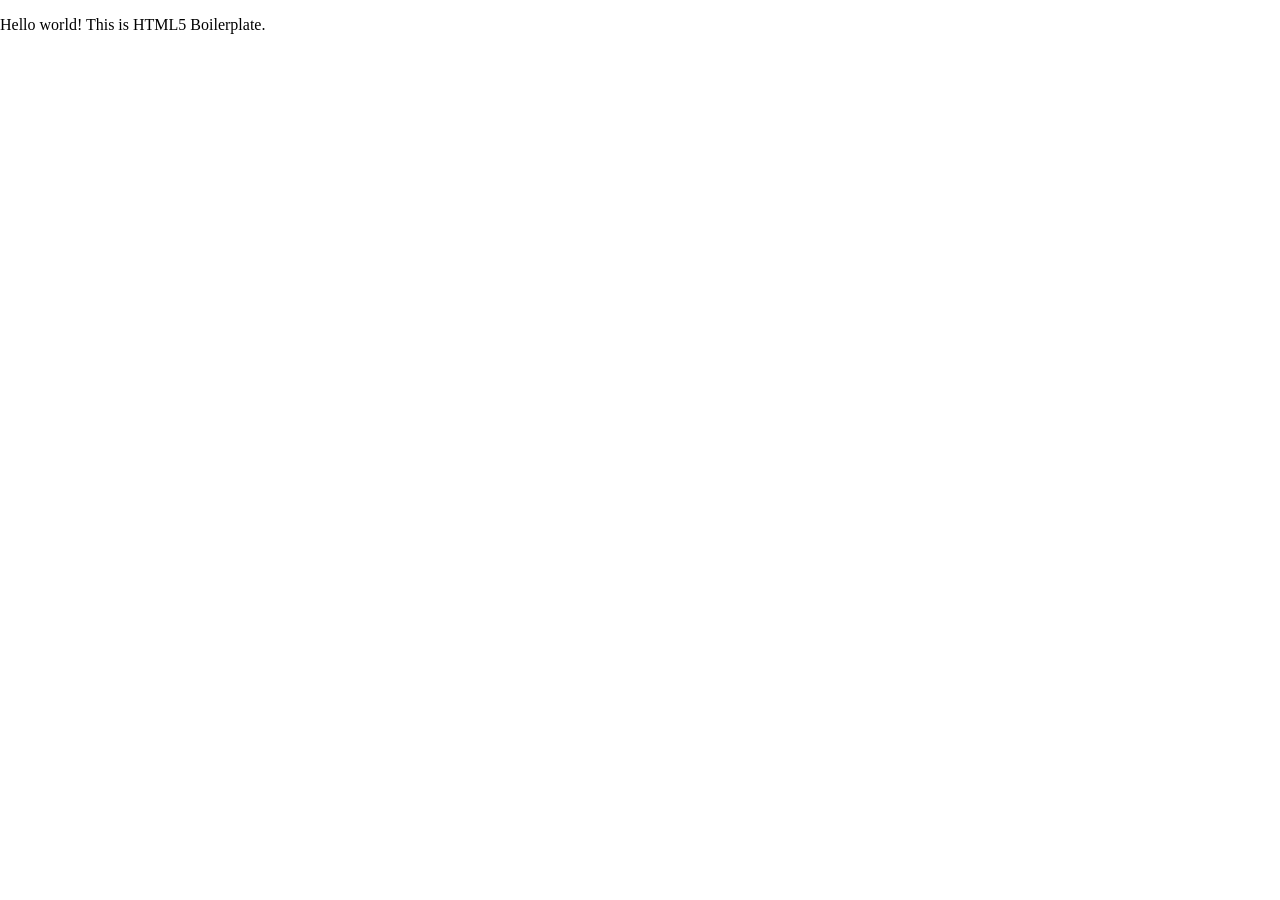
==== index.html @ 4fd548f0 "Initial commit" ====
<!doctype html>
<html class="no-js" lang="">

<head>
  <meta charset="utf-8">
  <title></title>
  <meta name="description" content="">
  <meta name="viewport" content="width=device-width, initial-scale=1">

  <meta property="og:title" content="">
  <meta property="og:type" content="">
  <meta property="og:url" content="">
  <meta property="og:image" content="">

  <link rel="manifest" href="site.webmanifest">
  <link rel="apple-touch-icon" href="icon.png">
  <!-- Place favicon.ico in the root directory -->

  <link rel="stylesheet" href="css/normalize.css">
  <link rel="stylesheet" href="css/main.css">

  <meta name="theme-color" content="#fafafa">
</head>

<body>

  <!-- Add your site or application content here -->
  <p>Hello world! This is HTML5 Boilerplate.</p>
  <script src="js/vendor/modernizr-3.11.2.min.js"></script>
  <script src="js/plugins.js"></script>
  <script src="js/main.js"></script>

  <!-- Google Analytics: change UA-XXXXX-Y to be your site's ID. -->
  <script>
    window.ga = function () { ga.q.push(arguments) }; ga.q = []; ga.l = +new Date;
    ga('create', 'UA-XXXXX-Y', 'auto'); ga('set', 'anonymizeIp', true); ga('set', 'transport', 'beacon'); ga('send', 'pageview')
  </script>
  <script src="https://www.google-analytics.com/analytics.js" async></script>
</body>

</html>
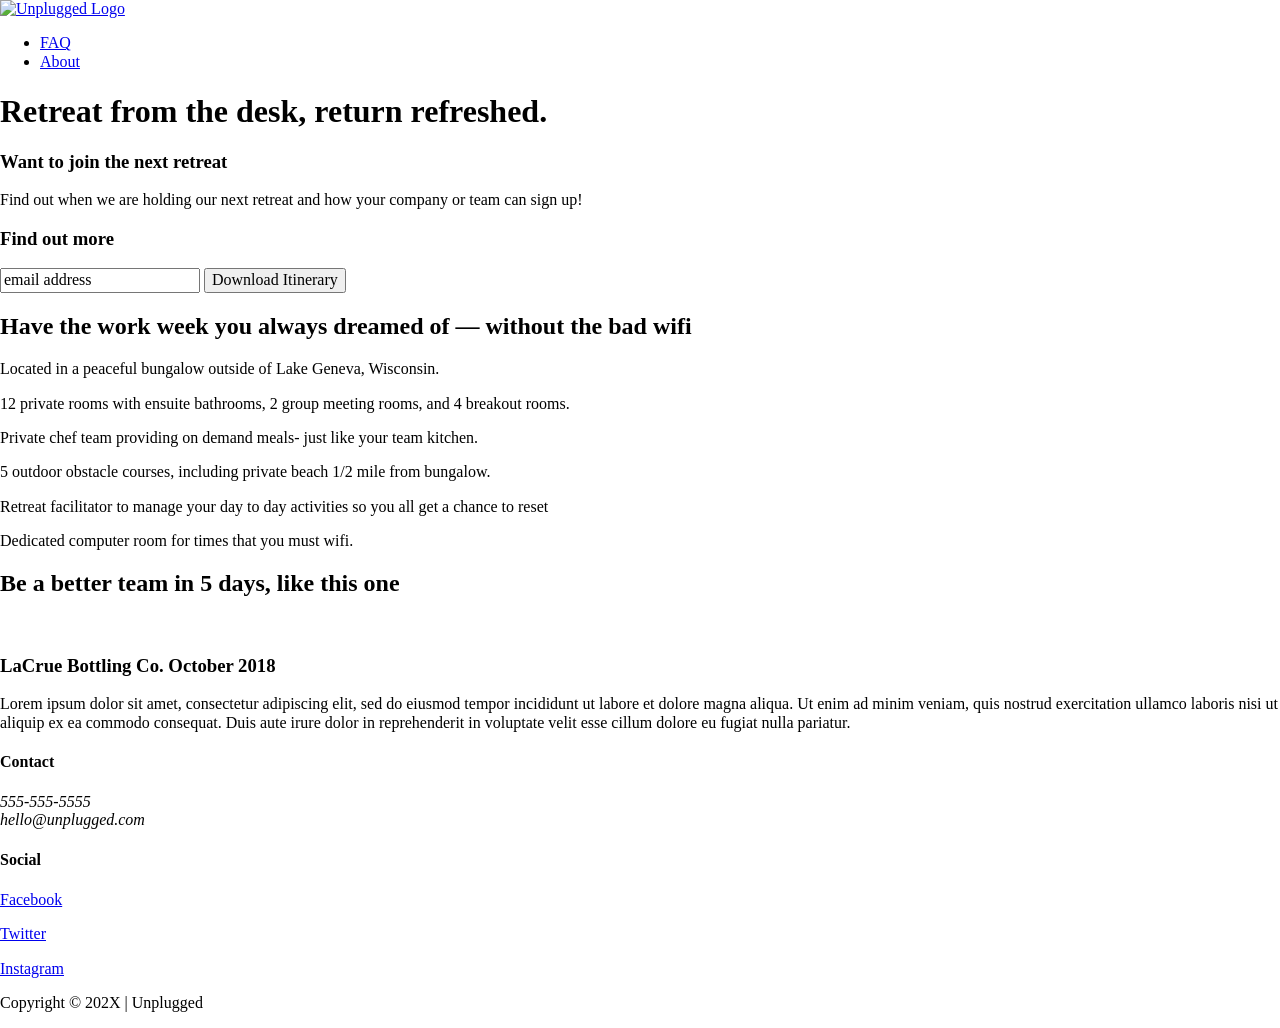
==== commit 26bc8d71: "Completed the html framework part 2 of 2 for the site" ====
--- a/index.html
+++ b/index.html
@@ -1,41 +1,234 @@
 <!doctype html>
 <html class="no-js" lang="">
-
-<head>
-  <meta charset="utf-8">
-  <title></title>
-  <meta name="description" content="">
-  <meta name="viewport" content="width=device-width, initial-scale=1">
-
-  <meta property="og:title" content="">
-  <meta property="og:type" content="">
-  <meta property="og:url" content="">
-  <meta property="og:image" content="">
-
-  <link rel="manifest" href="site.webmanifest">
-  <link rel="apple-touch-icon" href="icon.png">
-  <!-- Place favicon.ico in the root directory -->
-
-  <link rel="stylesheet" href="css/normalize.css">
-  <link rel="stylesheet" href="css/main.css">
-
-  <meta name="theme-color" content="#fafafa">
-</head>
-
-<body>
-
-  <!-- Add your site or application content here -->
-  <p>Hello world! This is HTML5 Boilerplate.</p>
-  <script src="js/vendor/modernizr-3.11.2.min.js"></script>
-  <script src="js/plugins.js"></script>
-  <script src="js/main.js"></script>
-
-  <!-- Google Analytics: change UA-XXXXX-Y to be your site's ID. -->
-  <script>
-    window.ga = function () { ga.q.push(arguments) }; ga.q = []; ga.l = +new Date;
-    ga('create', 'UA-XXXXX-Y', 'auto'); ga('set', 'anonymizeIp', true); ga('set', 'transport', 'beacon'); ga('send', 'pageview')
-  </script>
-  <script src="https://www.google-analytics.com/analytics.js" async></script>
-</body>
-
+  <head>
+    <meta charset="utf-8" />
+    <title>Unplugged Retreat</title>
+    <meta name="description" content="" />
+    <meta name="viewport" content="width=device-width, initial-scale=1" />
+
+    <meta property="og:title" content="" />
+    <meta property="og:type" content="" />
+    <meta property="og:url" content="" />
+    <meta property="og:image" content="" />
+
+    <link rel="manifest" href="../site.webmanifest" />
+    <link rel="apple-touch-icon" href="../icon.png" />
+    <!-- Place favicon.ico in the root directory -->
+
+    <link rel="stylesheet" href="../css/normalize.css" />
+    <link rel="stylesheet" href="../css/main.css" />
+
+    <meta name="theme-color" content="#fafafa" />
+  </head>
+
+  <body>
+    <header>
+      <div class="content-wrapper">
+        <a href="#">
+          <img src="img/logo.png" alt="Unplugged Logo" />
+        </a>
+
+        <!-- Dividing Line-->
+        <div class="header-divider"></div>
+        <!-- header-divider wrapper -->
+
+        <nav>
+          <ul>
+            <li><a href="faq/index.html" rel="noopener">FAQ</a></li>
+            <li><a href="about/index.html" rel="noopener">About</a></li>
+          </ul>
+        </nav>
+      </div>
+      <!-- content-wrapper -->
+    </header>
+
+    <main>
+      <section class="hero-area">
+        <div class="content-wrapper">
+          <h1>Retreat from the desk, return refreshed.</h1>
+        </div>
+        <!-- content wrapper -->
+      </section>
+      <!-- hero-area wrapper -->
+
+      <aside>
+        <div class="content-wrapper">
+          <div class="form-description">
+            <h3>Want to join the next retreat</h3>
+            <p>
+              Find out when we are holding our next retreat and how your company
+              or team can sign up!
+            </p>
+          </div>
+          <!-- form-description wrapper -->
+          <div class="form">
+            <h3>Find out more</h3>
+            <!-- text box and button here-->
+            <input type="text" name="name" value="email address" />
+            <input type="button" value="Download Itinerary" />
+          </div>
+          <!-- form wrapper -->
+        </div>
+        <!-- content wrapper -->
+      </aside>
+
+      <section class="features">
+        <div class="content-wrapper">
+          <h2>
+            Have the work week you always dreamed of — without the bad wifi
+          </h2>
+          <div class="feature-items">
+            <article>
+              <p class="fontawesome-icon"></p>
+              <p class="features-item-description">
+                Located in a peaceful bungalow outside of Lake Geneva,
+                Wisconsin.
+              </p>
+            </article>
+
+            <article>
+              <p class="fontawesome-icon"></p>
+              <p class="features-item-description">
+                12 private rooms with ensuite bathrooms, 2 group meeting rooms,
+                and 4 breakout rooms.
+              </p>
+            </article>
+
+            <article>
+              <p class="fontawesome-icon"></p>
+              <p class="features-item-description">
+                Private chef team providing on demand meals- just like your team
+                kitchen.
+              </p>
+            </article>
+
+            <article>
+              <p class="fontawesome-icon"></p>
+              <p class="features-item-description">
+                5 outdoor obstacle courses, including private beach 1/2 mile
+                from bungalow.
+              </p>
+            </article>
+
+            <article>
+              <p class="fontawesome-icon"></p>
+              <p class="features-item-description">
+                Retreat facilitator to manage your day to day activities so you
+                all get a chance to reset
+              </p>
+            </article>
+
+            <article>
+              <p class="fontawesome-icon"></p>
+              <p class="features-item-description">
+                Dedicated computer room for times that you must wifi.
+              </p>
+            </article>
+          </div>
+          <!-- feature-items wrapper -->
+        </div>
+        <!-- content wrapper -->
+      </section>
+      <!-- features wrapper -->
+
+      <section class="reviews">
+        <div class="content-wrapper">
+          <h2>Be a better team in 5 days, like this one</h2>
+
+          <article>
+            <div>
+              <img src="" alt="" />
+              <h3>LaCrue Bottling Co. October 2018</h3>
+              <p>
+                Lorem ipsum dolor sit amet, consectetur adipiscing elit, sed do
+                eiusmod tempor incididunt ut labore et dolore magna aliqua. Ut
+                enim ad minim veniam, quis nostrud exercitation ullamco laboris
+                nisi ut aliquip ex ea commodo consequat. Duis aute irure dolor
+                in reprehenderit in voluptate velit esse cillum dolore eu fugiat
+                nulla pariatur.
+              </p>
+            </div>
+          </article>
+        </div>
+        <!-- content wrapper -->
+      </section>
+      <!-- reviews wrapper -->
+    </main>
+    <!-- main wrapper -->
+
+    <footer>
+      <div class="content-wrapper">
+        <div class="footer-content">
+          <div class="contact">
+            <h4>Contact</h4>
+            <address>
+              <p>
+                555-555-5555 <br />
+                hello@unplugged.com
+              </p>
+            </address>
+          </div>
+          <!-- contact wrapper -->
+
+          <div class="social">
+            <h4>Social</h4>
+            <div class="social-icons">
+              <p>
+                <a
+                  href="https://www.facebook.com/consciousplanetmovement/"
+                  target="_blank"
+                  rel="noopener"
+                  >Facebook</a
+                >
+              </p>
+              <p>
+                <a
+                  href="https://twitter.com/consciousplanet"
+                  target="_blank"
+                  rel="noopener"
+                  >Twitter</a
+                >
+              </p>
+              <p>
+                <a
+                  href="https://www.instagram.com/consciousplanetmovement/"
+                  target="_blank"
+                  rel="noopener"
+                  >Instagram</a
+                >
+              </p>
+            </div>
+            <!-- social-icons wrapper -->
+          </div>
+          <!-- social wrapper -->
+        </div>
+        <!-- footer content wrapper -->
+
+        <div class="copyright">
+          <p>Copyright &copy; 202X | Unplugged</p>
+        </div>
+        <!-- copyright wrapper -->
+      </div>
+      <!-- content wrapper -->
+    </footer>
+
+    <!-- Add your site or application content here -->
+    <script src="../js/vendor/modernizr-3.11.2.min.js"></script>
+    <script src="../js/plugins.js"></script>
+    <script src="../js/main.js"></script>
+
+    <!-- Google Analytics: change UA-XXXXX-Y to be your site's ID. -->
+    <script>
+      window.ga = function () {
+        ga.q.push(arguments);
+      };
+      ga.q = [];
+      ga.l = +new Date();
+      ga("create", "UA-XXXXX-Y", "auto");
+      ga("set", "anonymizeIp", true);
+      ga("set", "transport", "beacon");
+      ga("send", "pageview");
+    </script>
+    <script src="https://www.google-analytics.com/analytics.js" async></script>
+  </body>
 </html>
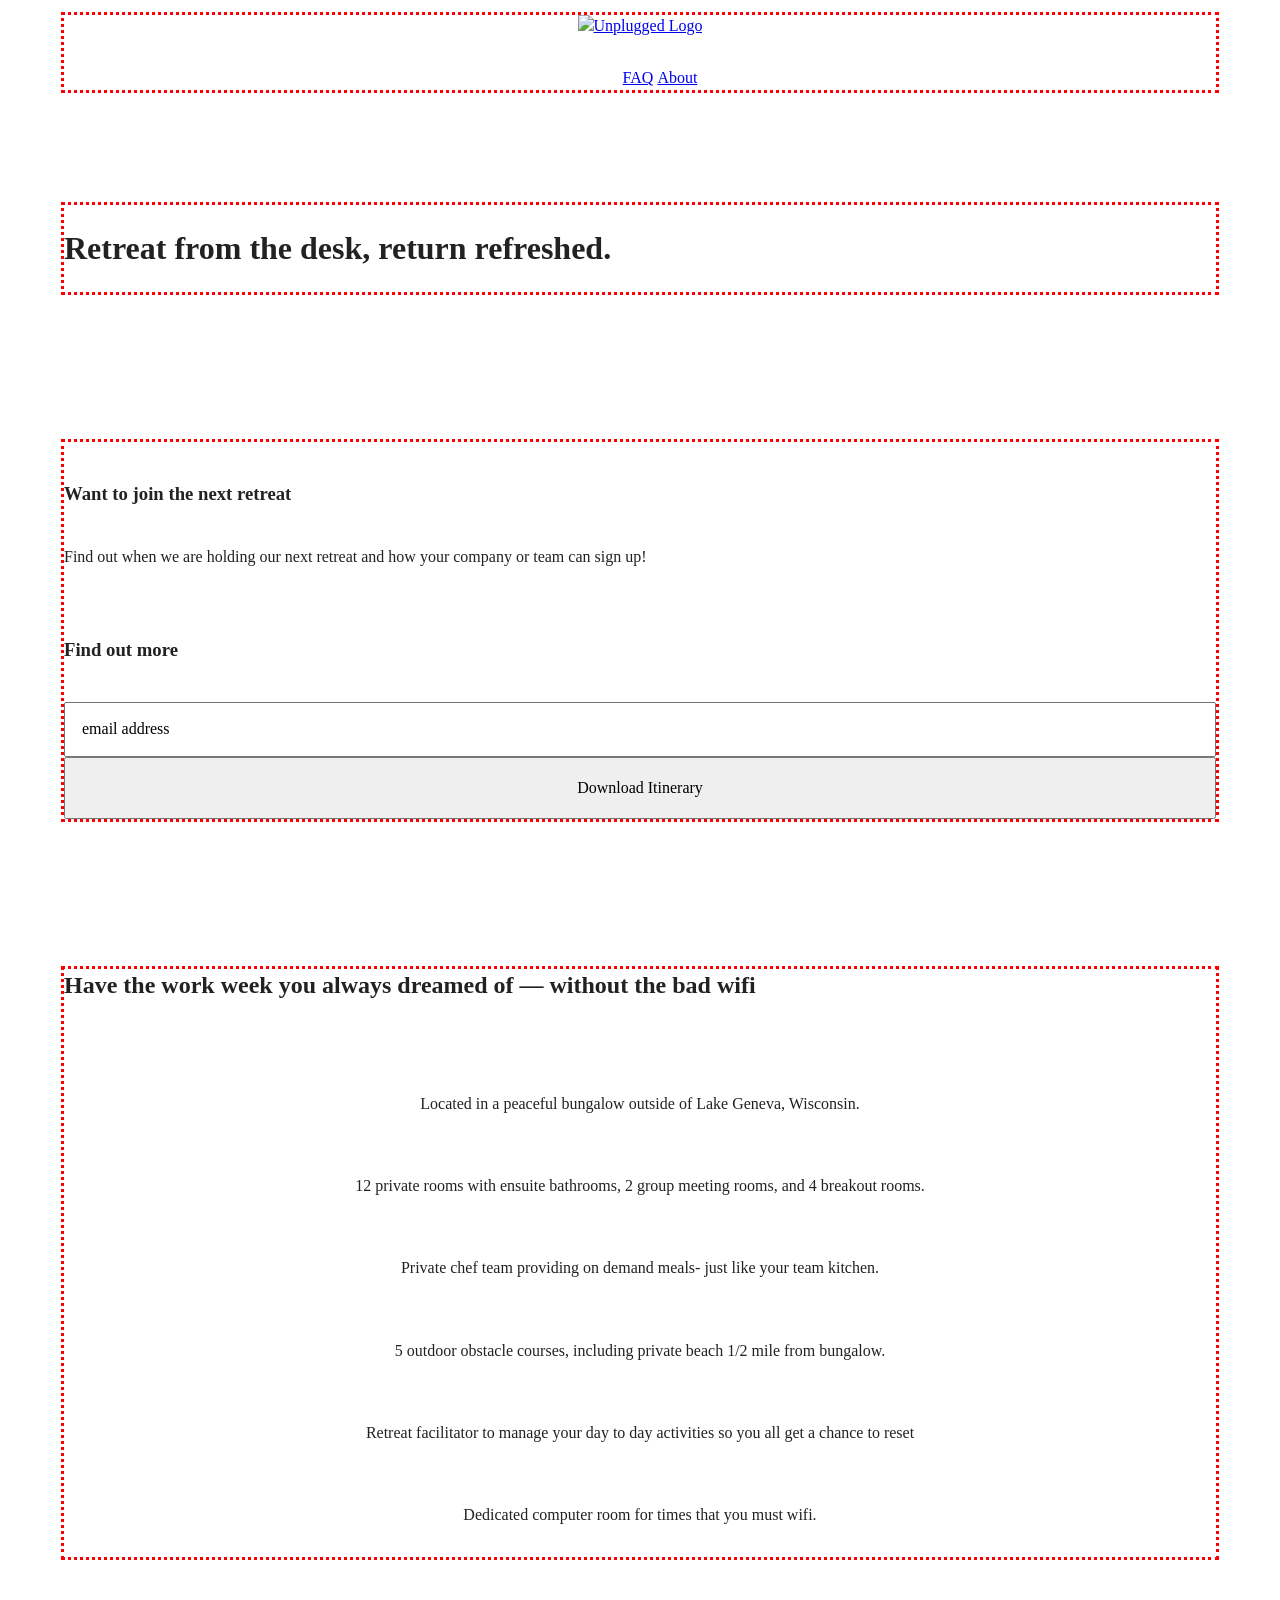
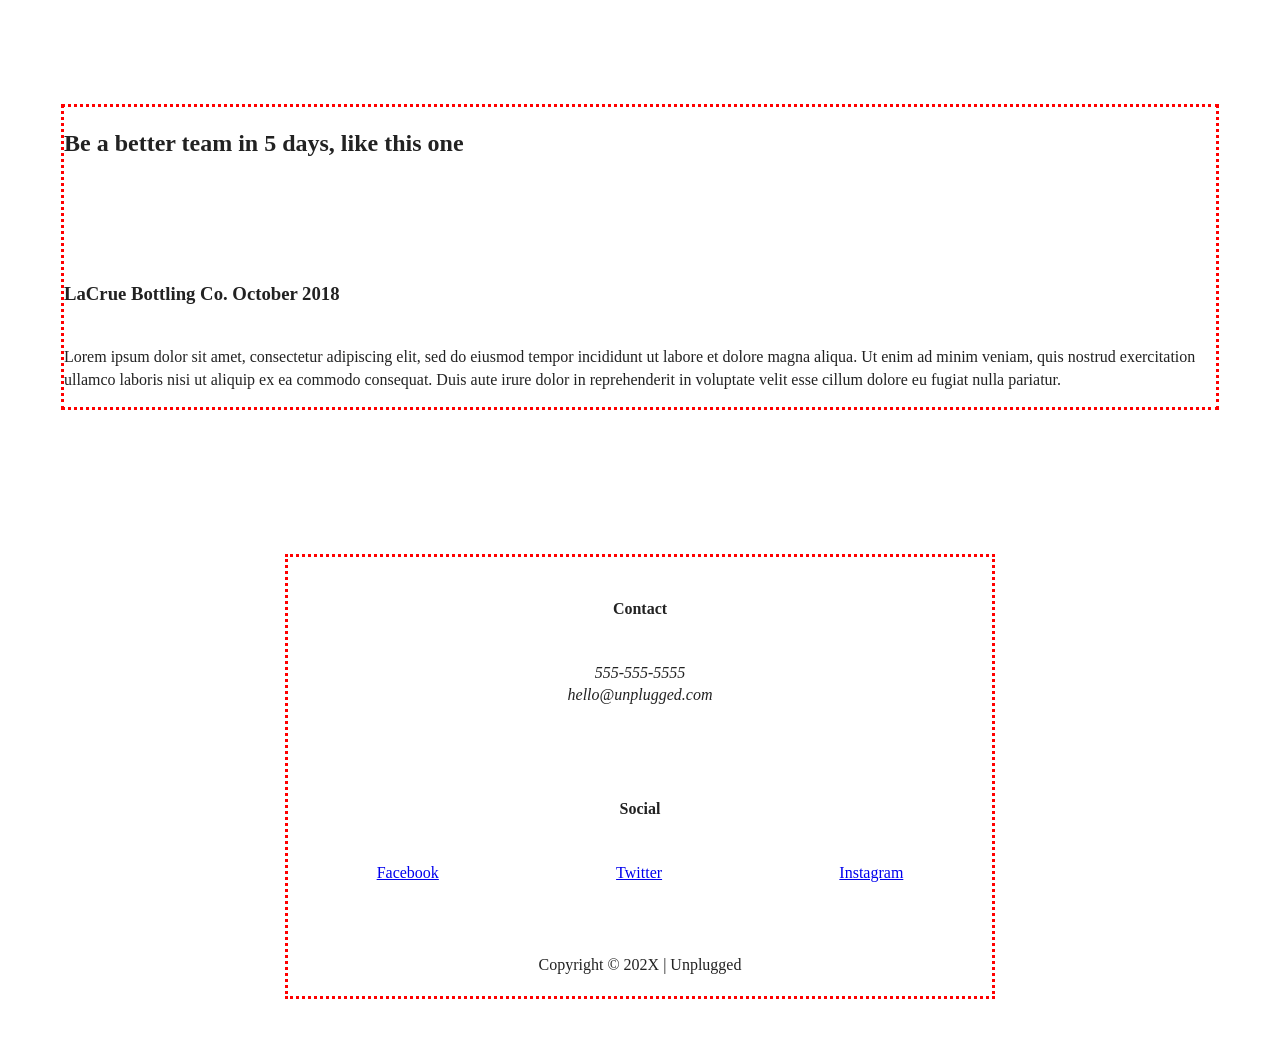
==== commit 10e251af: "Added padding and margins for mobile format layout" ====
--- a/index.html
+++ b/index.html
@@ -11,12 +11,12 @@
     <meta property="og:url" content="" />
     <meta property="og:image" content="" />
 
-    <link rel="manifest" href="../site.webmanifest" />
-    <link rel="apple-touch-icon" href="../icon.png" />
+    <link rel="manifest" href="site.webmanifest" />
+    <link rel="apple-touch-icon" href="icon.png" />
     <!-- Place favicon.ico in the root directory -->
 
-    <link rel="stylesheet" href="../css/normalize.css" />
-    <link rel="stylesheet" href="../css/main.css" />
+    <link rel="stylesheet" href="css/normalize.css" />
+    <link rel="stylesheet" href="css/main.css" />
 
     <meta name="theme-color" content="#fafafa" />
   </head>
@@ -24,7 +24,7 @@
   <body>
     <header>
       <div class="content-wrapper">
-        <a href="#">
+        <a href="index.html">
           <img src="img/logo.png" alt="Unplugged Logo" />
         </a>
 
@@ -64,8 +64,8 @@
           <div class="form">
             <h3>Find out more</h3>
             <!-- text box and button here-->
-            <input type="text" name="name" value="email address" />
-            <input type="button" value="Download Itinerary" />
+            <input id="email-input" type="text" name="name" value="email address" />
+            <input id="download-button" type="button" value="Download Itinerary" />
           </div>
           <!-- form wrapper -->
         </div>
--- a/css/main.css
+++ b/css/main.css
@@ -0,0 +1,502 @@
+/*! HTML5 Boilerplate v8.0.0 | MIT License | https://html5boilerplate.com/ */
+
+/* main.css 2.1.0 | MIT License | https://github.com/h5bp/main.css#readme */
+/*
+ * What follows is the result of much research on cross-browser styling.
+ * Credit left inline and big thanks to Nicolas Gallagher, Jonathan Neal,
+ * Kroc Camen, and the H5BP dev community and team.
+ */
+
+/* ==========================================================================
+   Base styles: opinionated defaults
+   ========================================================================== */
+
+html {
+  color: #222;
+  font-size: 1em;
+  line-height: 1.4;
+}
+
+/*
+ * Remove text-shadow in selection highlight:
+ * https://twitter.com/miketaylr/status/12228805301
+ *
+ * Vendor-prefixed and regular ::selection selectors cannot be combined:
+ * https://stackoverflow.com/a/16982510/7133471
+ *
+ * Customize the background color to match your design.
+ */
+
+::-moz-selection {
+  background: #b3d4fc;
+  text-shadow: none;
+}
+
+::selection {
+  background: #b3d4fc;
+  text-shadow: none;
+}
+
+/*
+ * A better looking default horizontal rule
+ */
+
+hr {
+  display: block;
+  height: 1px;
+  border: 0;
+  border-top: 1px solid #ccc;
+  margin: 1em 0;
+  padding: 0;
+}
+
+/*
+ * Remove the gap between audio, canvas, iframes,
+ * images, videos and the bottom of their containers:
+ * https://github.com/h5bp/html5-boilerplate/issues/440
+ */
+
+audio,
+canvas,
+iframe,
+img,
+svg,
+video {
+  vertical-align: middle;
+}
+
+/*
+ * Remove default fieldset styles.
+ */
+
+fieldset {
+  border: 0;
+  margin: 0;
+  padding: 0;
+}
+
+/*
+ * Allow only vertical resizing of textareas.
+ */
+
+textarea {
+  resize: vertical;
+}
+
+/* ==========================================================================
+   Author's custom styles
+   ========================================================================== */
+.content-wrapper {
+  outline: 3px dotted red;
+  width: 90%;
+  margin: 50px 0;
+}
+
+/* ----------------Base Header & Footer Styles---------------- */
+
+/* Header Styles */
+header {
+  display: flex;
+  justify-content: center;
+  /* flex-flow: row wrap; */
+  padding: 15px 0;
+}
+
+header .content-wrapper {
+  display: flex;
+  justify-content: center;
+  align-items: center;
+  flex-flow: row wrap;
+  margin: 0;
+}
+
+header .header-divider {
+  width: 100%;
+}
+
+header img {
+  margin: 0;
+  padding-bottom: 10px;
+  width: 60%;
+}
+
+header nav {
+  display: flex;
+  justify-content: space-around;
+  width: 60%;
+}
+
+header nav ul {
+  margin: 0;
+  padding-top: 20px;
+}
+
+header nav ul li {
+  display: inline;
+}
+
+/* Footer Styles */
+footer {
+  display: flex;
+  flex-direction: column;
+  align-items: center;
+  text-align: center;
+}
+
+footer p {
+  margin: 0;
+}
+
+footer .content-wrapper {
+  width: 55%;
+  margin: 50px 0;
+}
+
+footer .footer-content {
+}
+
+.footer-content h4 {
+  padding: 20px 0;
+}
+
+footer .contact {
+  padding-bottom: 50px;
+}
+
+footer .social {
+  padding-bottom: 50px;
+}
+
+footer .social-icons {
+  display: flex;
+  justify-content: space-around;
+  align-items: center;
+}
+
+footer .social-icons p {
+  display: flex;
+  justify-content: center;
+  align-items: center;
+}
+
+footer .copyright {
+  padding: 20px 0;
+}
+
+/* ----------------Mobile Styles - Homepage ---------------- */
+
+.hero-area {
+  display: flex;
+  justify-content: center;
+  margin: 50px 0;
+}
+
+/* Aside */
+aside {
+  display: flex;
+  justify-content: center;
+  margin: 50px 0;
+}
+
+aside .form-description {
+  margin-bottom: 30px;
+}
+
+.form-description h3 {
+  padding: 20px 0;
+}
+
+aside .form {
+  display: flex;
+  justify-content: center;
+  flex-flow: column wrap;
+}
+
+aside .form h3 {
+  padding: 20px 0;
+}
+
+/* Add padding to input boxes */
+aside .form #email-input {
+  padding: 1em;
+}
+
+aside .form #download-button {
+  padding: 20px 0;
+}
+
+/* Features */
+.features {
+  display: flex;
+  justify-content: center;
+  margin: 50px 0;
+}
+
+.features h2 {
+  margin: 0;
+  padding-bottom: 60px;
+}
+
+.features p {
+  margin: 0;
+}
+
+.features article {
+  width: 62%;
+  text-align: center;
+  margin: 30px 0;
+}
+
+.feature-items {
+  display: flex;
+  justify-content: center;
+  align-items: flex-start;
+  flex-flow: row wrap;
+}
+
+.font-awesome-icon {
+  padding-bottom: 40px;
+}
+
+.features-item-description {
+}
+
+/* Reviews */
+.reviews {
+  display: flex;
+  justify-content: center;
+  margin: 50px 0;
+}
+
+.reviews h2 {
+  padding-bottom: 40px;
+}
+
+.reviews h3 {
+  width: 52%;
+  padding: 20px 0;
+}
+
+/* ==========================================================================
+   About Page Styles
+   ========================================================================== */
+
+/* Mission Section */
+.mission {
+  display: flex;
+  justify-content: center;
+}
+
+.mission-content {
+}
+
+/* Map Section */
+.map {
+}
+
+/* Contact Section */
+.contact-section {
+  display: flex;
+  justify-content: center;
+}
+
+.contact-content {
+  
+}
+
+.contact-content p {
+  margin: 0;
+}
+
+/* ==========================================================================
+   FAQ Page Styles
+   ========================================================================== */
+
+.faq {
+  display: flex;
+  justify-content: center;
+}
+
+.faq .content-wrapper {
+  display: flex;
+  justify-content: center;
+  align-items: flex-start;
+  flex-flow: row wrap;
+}
+
+.faq-content {
+}
+
+/* ==========================================================================
+   Helper classes
+   ========================================================================== */
+
+/*
+ * Hide visually and from screen readers
+ */
+
+.hidden,
+[hidden] {
+  display: none !important;
+}
+
+/*
+ * Hide only visually, but have it available for screen readers:
+ * https://snook.ca/archives/html_and_css/hiding-content-for-accessibility
+ *
+ * 1. For long content, line feeds are not interpreted as spaces and small width
+ *    causes content to wrap 1 word per line:
+ *    https://medium.com/@jessebeach/beware-smushed-off-screen-accessible-text-5952a4c2cbfe
+ */
+
+.sr-only {
+  border: 0;
+  clip: rect(0, 0, 0, 0);
+  height: 1px;
+  margin: -1px;
+  overflow: hidden;
+  padding: 0;
+  position: absolute;
+  white-space: nowrap;
+  width: 1px;
+  /* 1 */
+}
+
+/*
+ * Extends the .sr-only class to allow the element
+ * to be focusable when navigated to via the keyboard:
+ * https://www.drupal.org/node/897638
+ */
+
+.sr-only.focusable:active,
+.sr-only.focusable:focus {
+  clip: auto;
+  height: auto;
+  margin: 0;
+  overflow: visible;
+  position: static;
+  white-space: inherit;
+  width: auto;
+}
+
+/*
+ * Hide visually and from screen readers, but maintain layout
+ */
+
+.invisible {
+  visibility: hidden;
+}
+
+/*
+ * Clearfix: contain floats
+ *
+ * For modern browsers
+ * 1. The space content is one way to avoid an Opera bug when the
+ *    `contenteditable` attribute is included anywhere else in the document.
+ *    Otherwise it causes space to appear at the top and bottom of elements
+ *    that receive the `clearfix` class.
+ * 2. The use of `table` rather than `block` is only necessary if using
+ *    `:before` to contain the top-margins of child elements.
+ */
+
+.clearfix::before,
+.clearfix::after {
+  content: " ";
+  display: table;
+}
+
+.clearfix::after {
+  clear: both;
+}
+
+/* ==========================================================================
+   EXAMPLE Media Queries for Responsive Design.
+   These examples override the primary ('mobile first') styles.
+   Modify as content requires.
+   ========================================================================== */
+
+@media only screen and (min-width: 35em) {
+  /* Style adjustments for viewports that meet the condition */
+}
+
+@media print,
+  (-webkit-min-device-pixel-ratio: 1.25),
+  (min-resolution: 1.25dppx),
+  (min-resolution: 120dpi) {
+  /* Style adjustments for high resolution devices */
+}
+
+/* ==========================================================================
+   Print styles.
+   Inlined to avoid the additional HTTP request:
+   https://www.phpied.com/delay-loading-your-print-css/
+   ========================================================================== */
+
+@media print {
+  *,
+  *::before,
+  *::after {
+    background: #fff !important;
+    color: #000 !important;
+    /* Black prints faster */
+    box-shadow: none !important;
+    text-shadow: none !important;
+  }
+
+  a,
+  a:visited {
+    text-decoration: underline;
+  }
+
+  a[href]::after {
+    content: " (" attr(href) ")";
+  }
+
+  abbr[title]::after {
+    content: " (" attr(title) ")";
+  }
+
+  /*
+   * Don't show links that are fragment identifiers,
+   * or use the `javascript:` pseudo protocol
+   */
+  a[href^="#"]::after,
+  a[href^="javascript:"]::after {
+    content: "";
+  }
+
+  pre {
+    white-space: pre-wrap !important;
+  }
+
+  pre,
+  blockquote {
+    border: 1px solid #999;
+    page-break-inside: avoid;
+  }
+
+  /*
+   * Printing Tables:
+   * https://web.archive.org/web/20180815150934/http://css-discuss.incutio.com/wiki/Printing_Tables
+   */
+  thead {
+    display: table-header-group;
+  }
+
+  tr,
+  img {
+    page-break-inside: avoid;
+  }
+
+  p,
+  h2,
+  h3 {
+    orphans: 3;
+    widows: 3;
+  }
+
+  h2,
+  h3 {
+    page-break-after: avoid;
+  }
+}
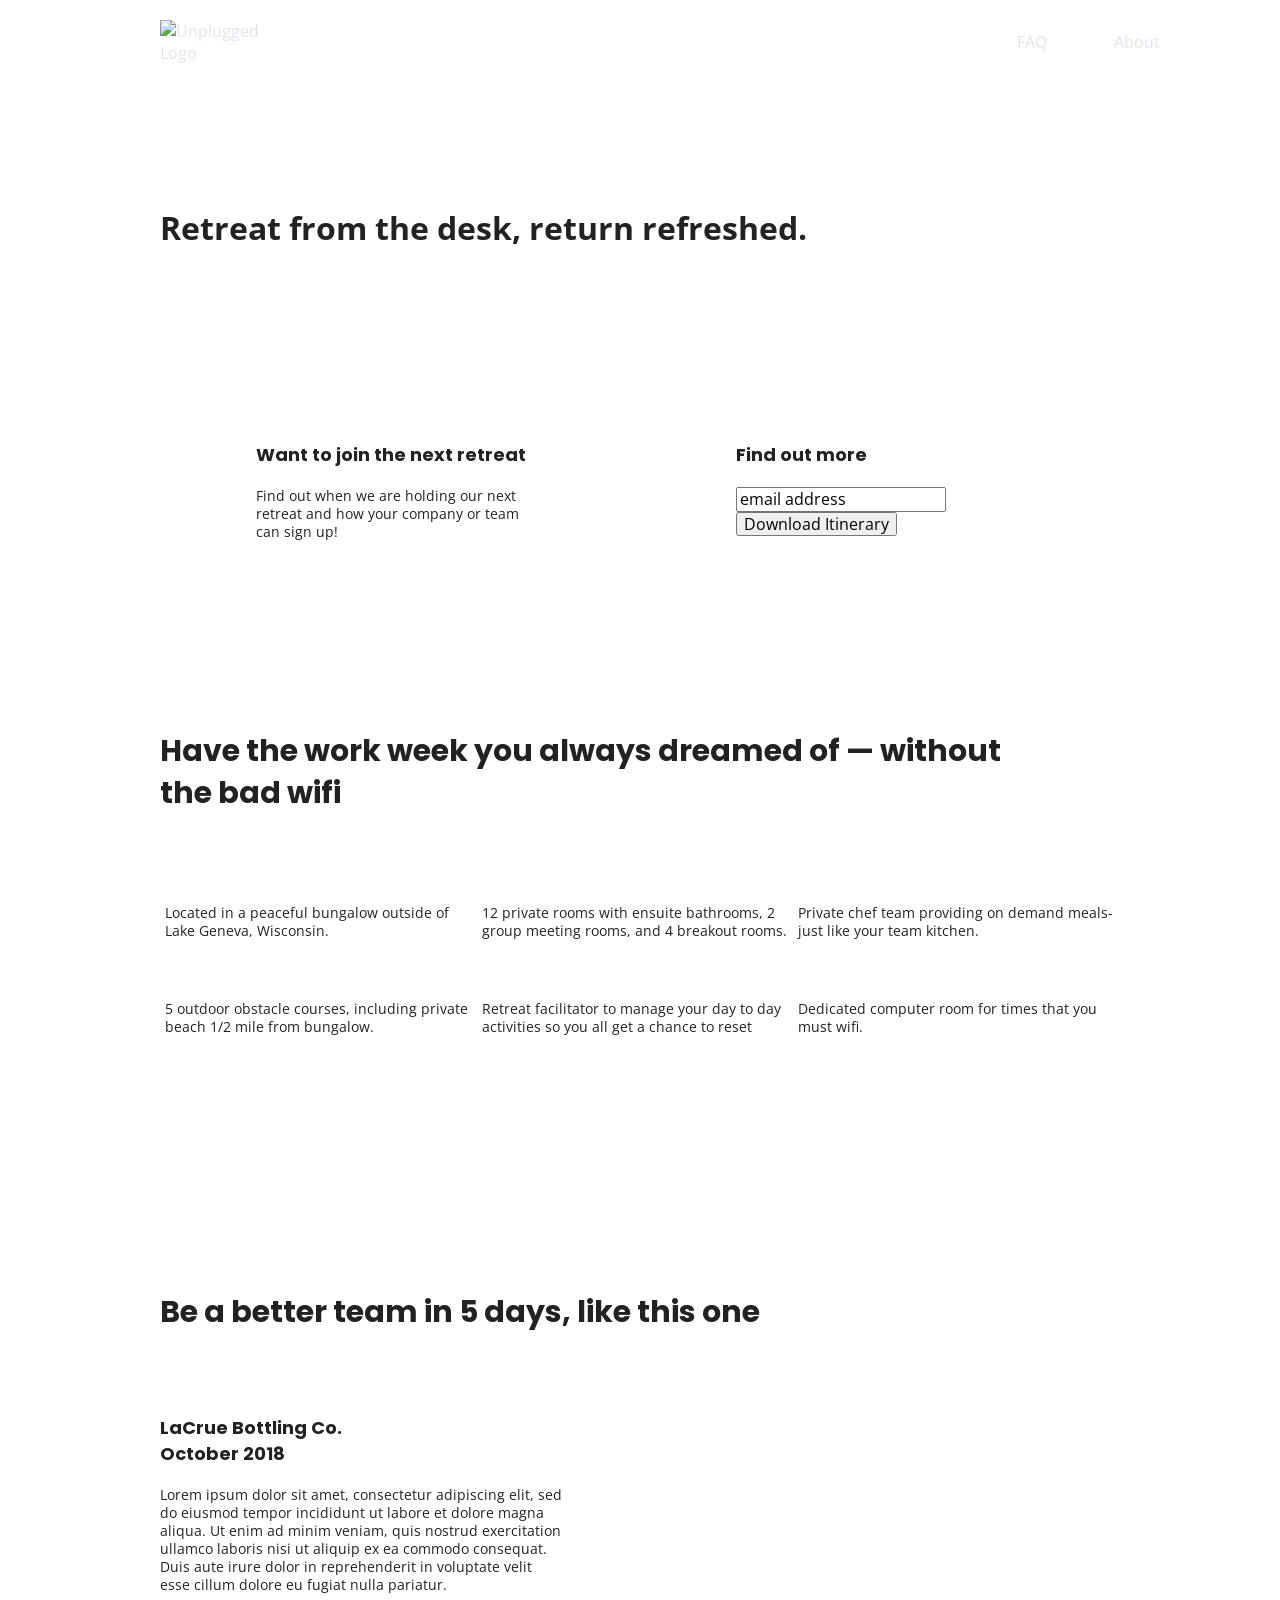
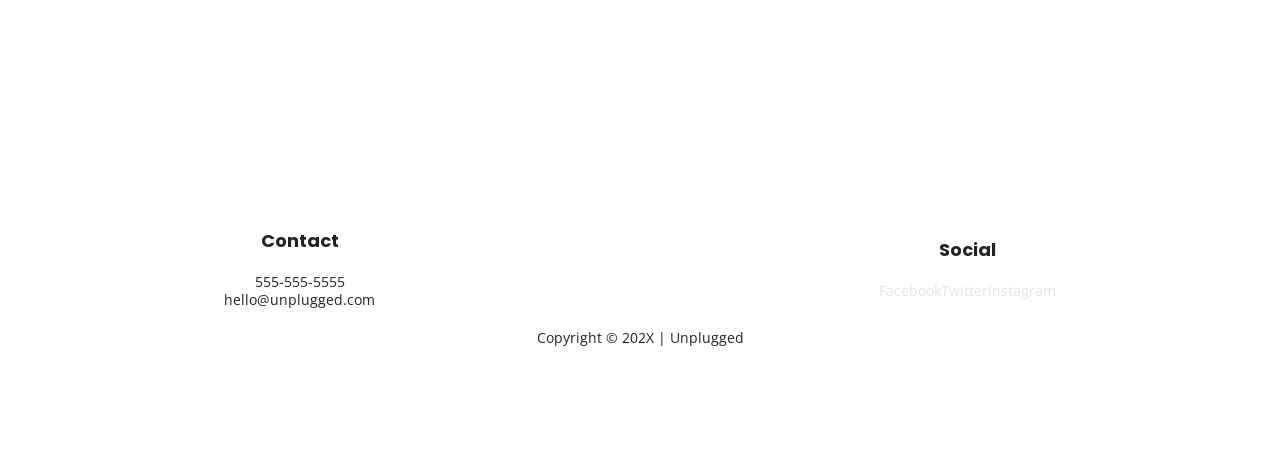
==== commit 4552edc7: "Added text styles" ====
--- a/index.html
+++ b/index.html
@@ -19,6 +19,14 @@
     <link rel="stylesheet" href="css/main.css" />
 
     <meta name="theme-color" content="#fafafa" />
+
+    <!-- Google Fonts -->
+    <link rel="preconnect" href="https://fonts.googleapis.com" />
+    <link rel="preconnect" href="https://fonts.gstatic.com" crossorigin />
+    <link
+      href="https://fonts.googleapis.com/css2?family=Open+Sans:ital,wght@0,300..800;1,300..800&family=Poppins:ital,wght@0,100;0,200;0,300;0,400;0,500;0,600;0,700;0,800;0,900;1,100;1,200;1,300;1,400;1,500;1,600;1,700;1,800;1,900&display=swap"
+      rel="stylesheet"
+    />
   </head>
 
   <body>
@@ -64,8 +72,17 @@
           <div class="form">
             <h3>Find out more</h3>
             <!-- text box and button here-->
-            <input id="email-input" type="text" name="name" value="email address" />
-            <input id="download-button" type="button" value="Download Itinerary" />
+            <input
+              id="email-input"
+              type="text"
+              name="name"
+              value="email address"
+            />
+            <input
+              id="download-button"
+              type="button"
+              value="Download Itinerary"
+            />
           </div>
           <!-- form wrapper -->
         </div>
--- a/css/main.css
+++ b/css/main.css
@@ -86,8 +86,57 @@
 /* ==========================================================================
    Author's custom styles
    ========================================================================== */
+
+/* General Styles */
+
+html {
+  font-size: 1rem;
+}
+
+body {
+  font-family: "Open Sans", sans-serif;
+  font-size: 1em;
+  text-align: left;
+}
+
+ul,
+ol {
+  list-style-type: none;
+}
+
+a {
+  color: #e2e3ed;
+  text-decoration: none;
+}
+
+h2 {
+  font-family: "Poppins", sans-serif;
+  font-size: 1.875em;
+}
+
+h3,
+h4 {
+  font-family: "Poppins", sans-serif;
+  margin: 20px 0;
+  font-size: 1.125em;
+}
+
+p {
+  font-size: 0.875em;
+  line-height: 1.285;
+}
+
+img {
+}
+
+figure {
+}
+
+address {
+  font-style: normal;
+}
+
 .content-wrapper {
-  outline: 3px dotted red;
   width: 90%;
   margin: 50px 0;
 }
@@ -98,7 +147,6 @@
 header {
   display: flex;
   justify-content: center;
-  /* flex-flow: row wrap; */
   padding: 15px 0;
 }
 
@@ -106,33 +154,30 @@
   display: flex;
   justify-content: center;
   align-items: center;
-  flex-flow: row wrap;
+  flex-flow: row-wrap;
   margin: 0;
 }
 
-header .header-divider {
+.header-divider {
   width: 100%;
+  height: 1px;
+  margin: 10px 0 20px 0;
 }
 
 header img {
-  margin: 0;
-  padding-bottom: 10px;
+}
+
+header nav {
   width: 60%;
 }
 
-header nav {
+header nav ul {
   display: flex;
   justify-content: space-around;
-  width: 60%;
-}
-
-header nav ul {
-  margin: 0;
-  padding-top: 20px;
+  width: 100%;
 }
 
 header nav ul li {
-  display: inline;
 }
 
 /* Footer Styles */
@@ -149,22 +194,19 @@
 
 footer .content-wrapper {
   width: 55%;
-  margin: 50px 0;
 }
 
 footer .footer-content {
 }
 
 .footer-content h4 {
-  padding: 20px 0;
 }
 
 footer .contact {
-  padding-bottom: 50px;
+  margin-bottom: 50px;
 }
 
 footer .social {
-  padding-bottom: 50px;
 }
 
 footer .social-icons {
@@ -180,7 +222,7 @@
 }
 
 footer .copyright {
-  padding: 20px 0;
+  margin: 20px 0;
 }
 
 /* ----------------Mobile Styles - Homepage ---------------- */
@@ -188,53 +230,41 @@
 .hero-area {
   display: flex;
   justify-content: center;
-  margin: 50px 0;
 }
 
 /* Aside */
 aside {
   display: flex;
   justify-content: center;
-  margin: 50px 0;
 }
 
 aside .form-description {
-  margin-bottom: 30px;
 }
 
 .form-description h3 {
-  padding: 20px 0;
 }
 
 aside .form {
-  display: flex;
-  justify-content: center;
-  flex-flow: column wrap;
 }
 
 aside .form h3 {
-  padding: 20px 0;
 }
 
 /* Add padding to input boxes */
 aside .form #email-input {
-  padding: 1em;
 }
 
 aside .form #download-button {
-  padding: 20px 0;
 }
 
 /* Features */
 .features {
   display: flex;
   justify-content: center;
-  margin: 50px 0;
 }
 
 .features h2 {
-  margin: 0;
-  padding-bottom: 60px;
+  margin-bottom: 60px;
 }
 
 .features p {
@@ -242,12 +272,11 @@
 }
 
 .features article {
-  width: 62%;
-  text-align: center;
+  width: 63%;
   margin: 30px 0;
 }
 
-.feature-items {
+.features .feature-items {
   display: flex;
   justify-content: center;
   align-items: flex-start;
@@ -255,7 +284,6 @@
 }
 
 .font-awesome-icon {
-  padding-bottom: 40px;
 }
 
 .features-item-description {
@@ -265,16 +293,15 @@
 .reviews {
   display: flex;
   justify-content: center;
-  margin: 50px 0;
 }
 
 .reviews h2 {
-  padding-bottom: 40px;
+  margin-bottom: 40px;
 }
 
 .reviews h3 {
-  width: 52%;
-  padding: 20px 0;
+  width: 55%;
+  margin: 20px 0;
 }
 
 /* ==========================================================================
@@ -301,7 +328,6 @@
 }
 
 .contact-content {
-  
 }
 
 .contact-content p {
@@ -322,9 +348,15 @@
   justify-content: center;
   align-items: flex-start;
   flex-flow: row wrap;
+  margin: 50px 0 0 0;
+}
+
+.faq h2 {
+  margin-bottom: 40px;
 }
 
 .faq-content {
+  margin-bottom: 50px;
 }
 
 /* ==========================================================================
@@ -415,15 +447,189 @@
    Modify as content requires.
    ========================================================================== */
 
-@media only screen and (min-width: 35em) {
-  /* Style adjustments for viewports that meet the condition */
-}
-
-@media print,
-  (-webkit-min-device-pixel-ratio: 1.25),
-  (min-resolution: 1.25dppx),
-  (min-resolution: 120dpi) {
-  /* Style adjustments for high resolution devices */
+@media only screen and (min-width: 768px) {
+  /* Tablet Styles here */
+
+  /* General Styles */
+  .content-wrapper {
+    max-width: 640px;
+    margin: 100px 0;
+  }
+
+  /* Header */
+  header {
+    padding: 33px 0;
+  }
+
+  header .content-wrapper {
+    width: 100%;
+    justify-content: space-between;
+  }
+
+  header nav {
+    width: 20%;
+  }
+
+  header nav ul {
+    justify-content: space-between;
+  }
+
+  .header divider {
+    display: none;
+  }
+
+  /* Hero area */
+
+  /* Aside */
+  aside .content-wrapper {
+    margin: 50px 0;
+    display: flex;
+    justify-content: space-between;
+    align-content: flex-start;
+  }
+
+  aside .form-description,
+  aside .form {
+    width: 40%;
+    margin: 0;
+  }
+
+  /* Features */
+  .features article {
+    display: flex;
+    align-items: center;
+    flex-flow: column wrap;
+    flex-basis: 50%;
+  }
+
+  .features .feature-item-description {
+    /* width: 30%; */
+  }
+
+  /* Reviews */
+  .reviews article {
+    display: flex;
+    justify-content: space-between;
+  }
+
+  .reviews article div {
+    width: 49%;
+  }
+
+  /* Footer */
+  footer .content-wrapper {
+    width: 65%;
+  }
+  .footer-content {
+    display: flex;
+    justify-content: space-between;
+    align-items: center;
+  }
+
+  footer .contact {
+    margin-bottom: 0;
+  }
+
+  footer .copyright {
+    width: 100%;
+  }
+
+  /*             */
+  /* About Page */
+  /*           */
+
+  .mission-content {
+    display: flex;
+    justify-content: space-between;
+    align-items: flex-start;
+    padding-top: 20px;
+  }
+
+  .mission-content p {
+    width: 45%;
+  }
+
+  .contact-section .content-wrapper h2 {
+    width: 80%;
+  }
+
+  .contact-content {
+    display: flex;
+    justify-content: space-between;
+    align-items: flex-start;
+  }
+
+  /*             */
+  /*  FAQ Page  */
+  /*           */
+
+  .faq .content-wrapper {
+    justify-content: space-between;
+  }
+
+  .faq-content {
+    flex-basis: 45%;
+  }
+
+  .faq h2 {
+    width: 100%;
+  }
+}
+
+@media only screen and (min-width: 1200px) {
+  /*Desktop styles here */
+
+  header {
+    padding: 15px 0;
+  }
+
+  .content-wrapper {
+    max-width: 960px;
+  }
+
+  /* Hero */
+  .hero-area h1 {
+    width: 80%;
+  }
+
+  /* Aside */
+  aside .content-wrapper {
+    justify-content: space-around;
+  }
+
+  aside .content-wrapper .form-description,
+  aside .content-wrapper .form {
+    width: 30%;
+  }
+
+  /* Features */
+  .features h2 {
+    width: 90%;
+  }
+
+  .features article {
+    flex-basis: 33%;
+  }
+
+  /* Reviews */
+  .reviews article div {
+    width: 42%;
+  }
+
+  /* ==========================================================================
+   About Page
+   ========================================================================== */
+  .mission h2,
+  .contact-section .content-wrapper h2 {
+    width: 95%;
+  }
+
+  /* ==========================================================================
+   FAQ Page
+   ========================================================================== */
+  .faq h2 {
+    width: 100%;
+  }
 }
 
 /* ==========================================================================
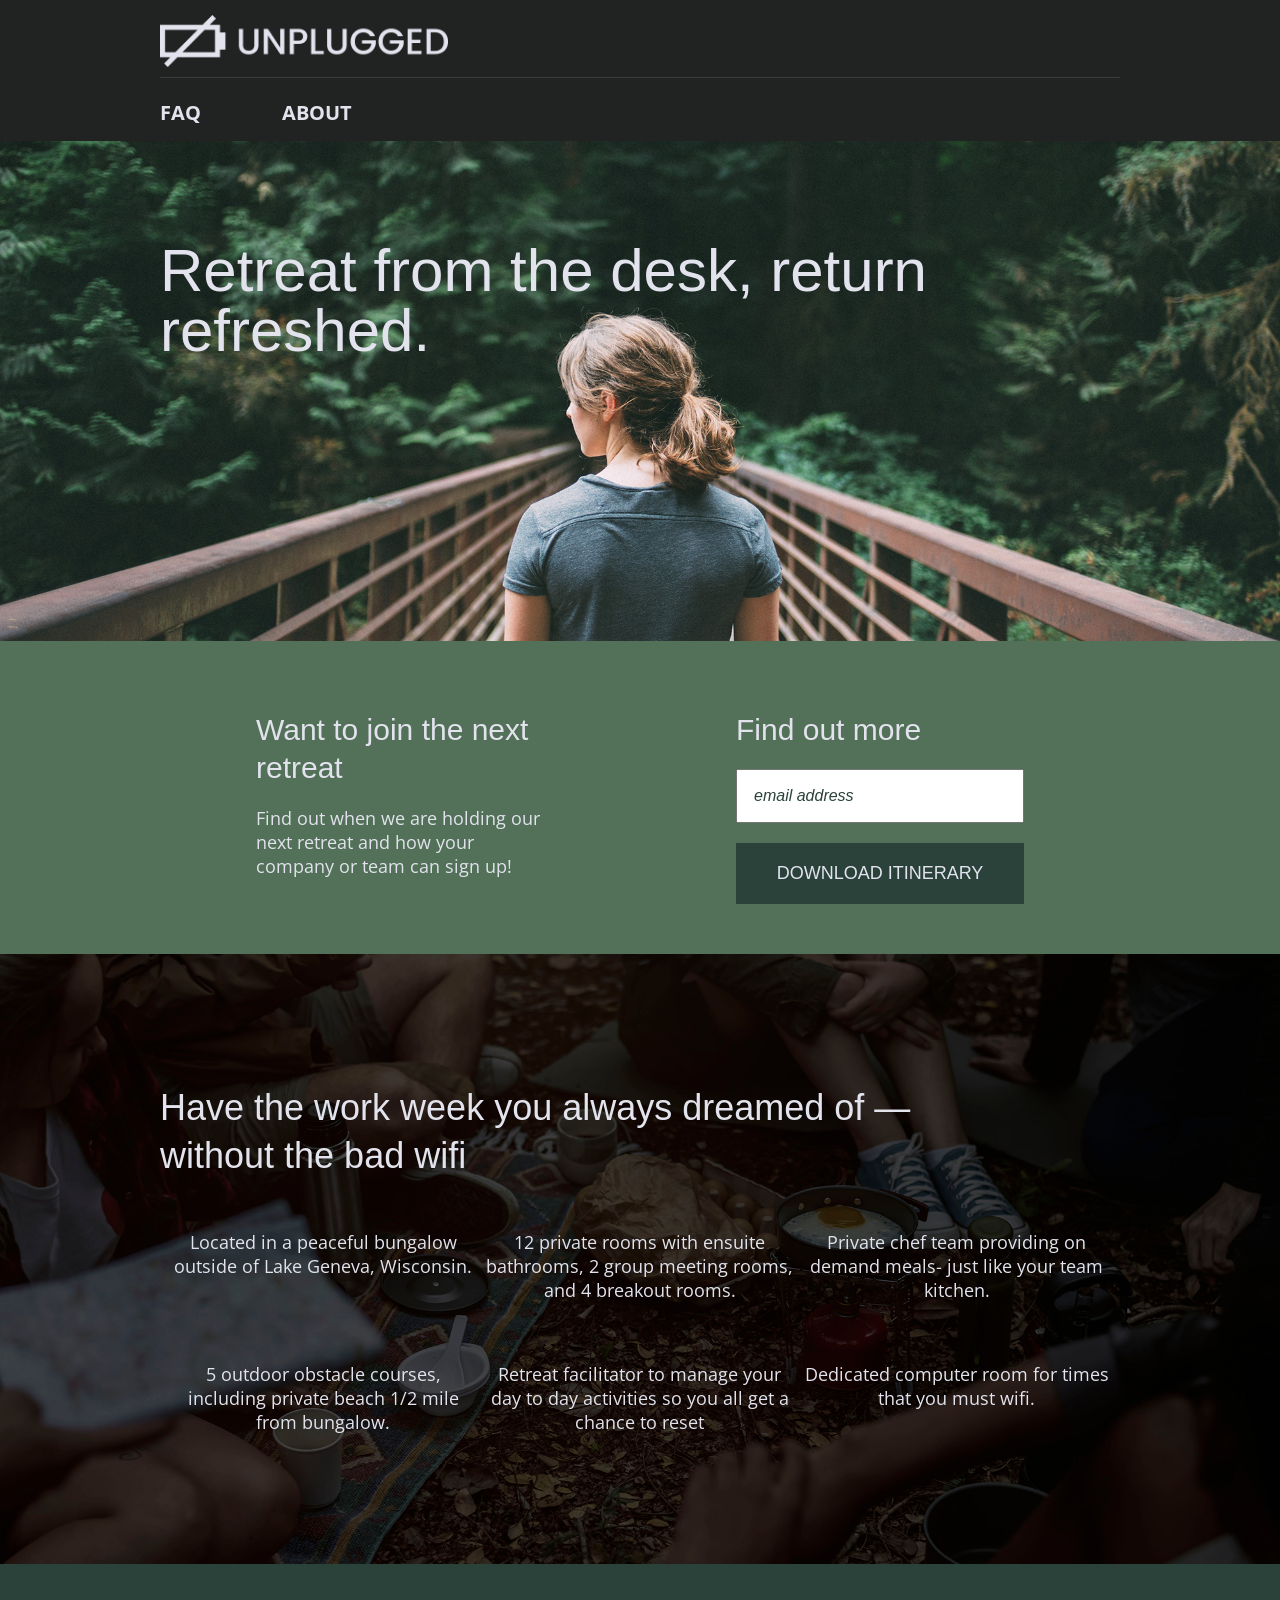
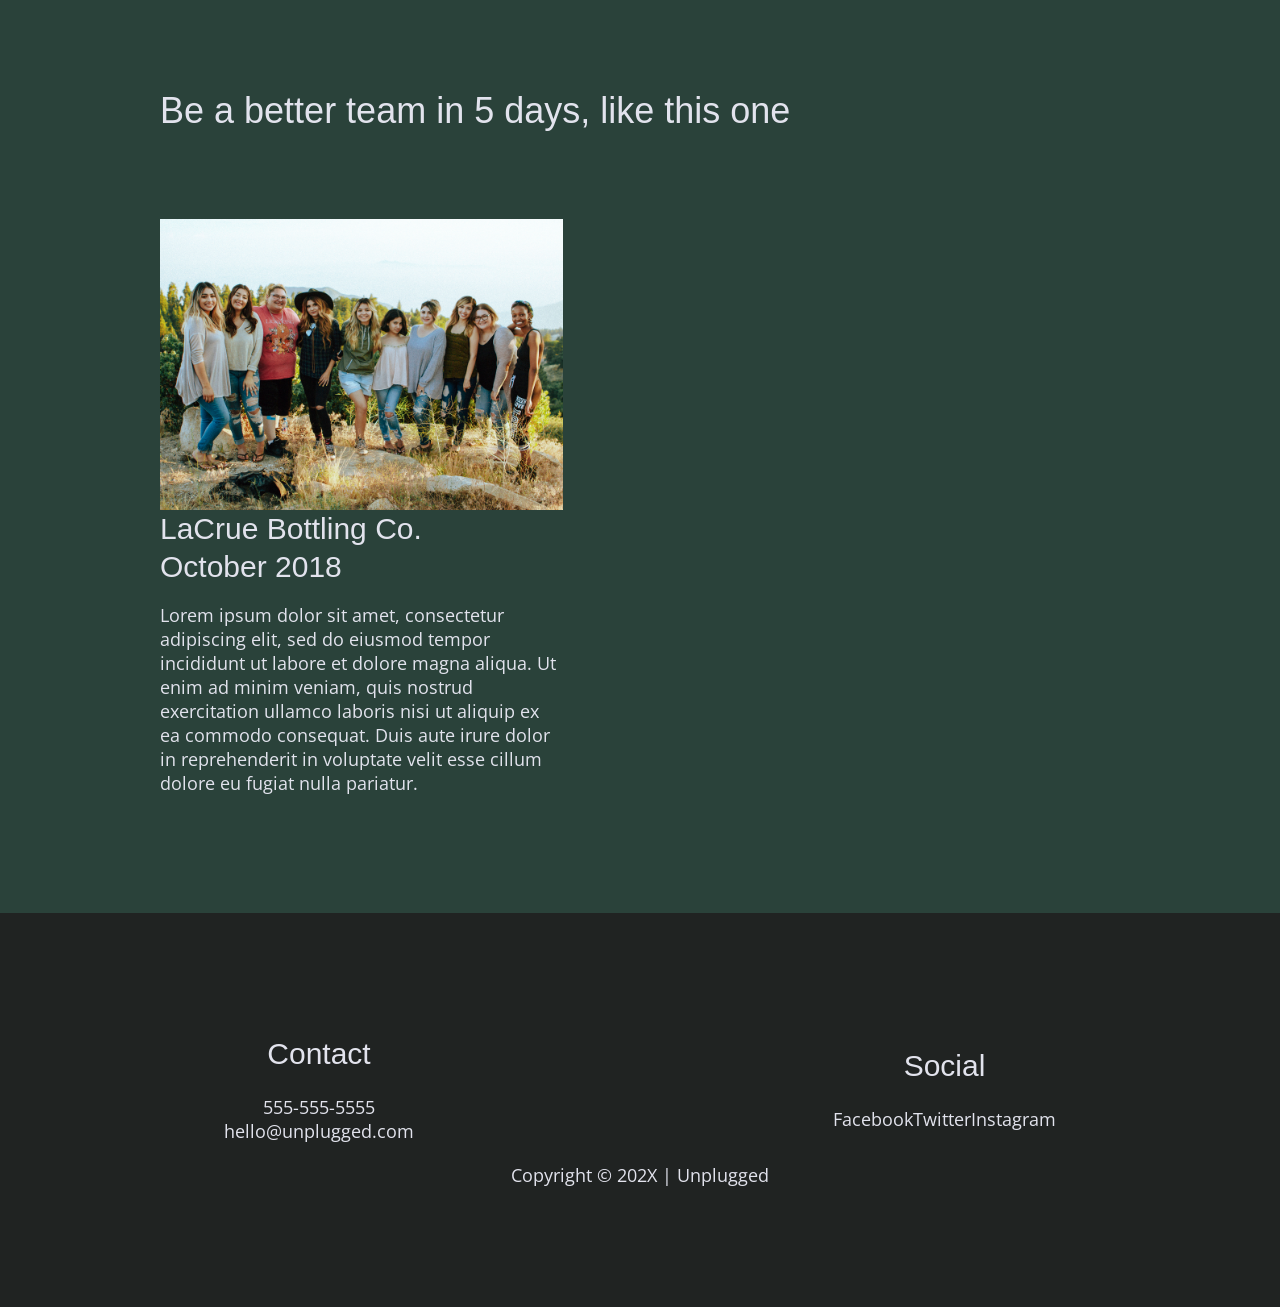
==== commit 6e4fd439: "Added responsive images" ====
--- a/index.html
+++ b/index.html
@@ -32,9 +32,11 @@
   <body>
     <header>
       <div class="content-wrapper">
-        <a href="index.html">
-          <img src="img/logo.png" alt="Unplugged Logo" />
-        </a>
+        <figure>
+          <a href="index.html">
+            <img src="img/unpluggedlogo.png" alt="Unplugged Logo" />
+          </a>
+        </figure>
 
         <!-- Dividing Line-->
         <div class="header-divider"></div>
@@ -154,7 +156,12 @@
 
           <article>
             <div>
-              <img src="" alt="" />
+              <figure>
+                <img
+                  src="img/unplugged-retreat-lacrue.jpg"
+                  alt="Retreat participants group photo"
+                />
+              </figure>
               <h3>LaCrue Bottling Co. October 2018</h3>
               <p>
                 Lorem ipsum dolor sit amet, consectetur adipiscing elit, sed do
@@ -230,9 +237,9 @@
     </footer>
 
     <!-- Add your site or application content here -->
-    <script src="../js/vendor/modernizr-3.11.2.min.js"></script>
-    <script src="../js/plugins.js"></script>
-    <script src="../js/main.js"></script>
+    <script src="js/vendor/modernizr-3.11.2.min.js"></script>
+    <script src="js/plugins.js"></script>
+    <script src="js/main.js"></script>
 
     <!-- Google Analytics: change UA-XXXXX-Y to be your site's ID. -->
     <script>
--- a/css/main.css
+++ b/css/main.css
@@ -97,11 +97,14 @@
   font-family: "Open Sans", sans-serif;
   font-size: 1em;
   text-align: left;
+  color: #e2e3ed;
 }
 
 ul,
 ol {
   list-style-type: none;
+  margin: 0;
+  padding: 0;
 }
 
 a {
@@ -111,12 +114,14 @@
 
 h2 {
   font-family: "Poppins", sans-serif;
+  font-weight: 500;
   font-size: 1.875em;
 }
 
 h3,
 h4 {
   font-family: "Poppins", sans-serif;
+  font-weight: 500;
   margin: 20px 0;
   font-size: 1.125em;
 }
@@ -127,9 +132,11 @@
 }
 
 img {
+  width: 100%;
 }
 
 figure {
+  margin: 0;
 }
 
 address {
@@ -148,13 +155,14 @@
   display: flex;
   justify-content: center;
   padding: 15px 0;
+  background-color: #202322;
 }
 
 header .content-wrapper {
   display: flex;
   justify-content: center;
   align-items: center;
-  flex-flow: row-wrap;
+  flex-flow: row wrap;
   margin: 0;
 }
 
@@ -162,13 +170,18 @@
   width: 100%;
   height: 1px;
   margin: 10px 0 20px 0;
-}
-
-header img {
+  background: #3a3a3a;
+}
+
+header figure {
+  width: 60%;
 }
 
 header nav {
   width: 60%;
+  font-size: 1.125em;
+  font-weight: 700;
+  text-transform: uppercase;
 }
 
 header nav ul {
@@ -178,6 +191,7 @@
 }
 
 header nav ul li {
+  font-size: 1.125em;
 }
 
 /* Footer Styles */
@@ -186,6 +200,7 @@
   flex-direction: column;
   align-items: center;
   text-align: center;
+  background-color: #202322;
 }
 
 footer p {
@@ -230,21 +245,29 @@
 .hero-area {
   display: flex;
   justify-content: center;
+  background: url("../img/unplugged-retreat.jpg") center no-repeat #333;
+  background-size: cover;
+  min-height: 500px;
+}
+
+.hero-area h1 {
+  font-size: 2.5em;
+  font-family: "Poppins", Helvetica, Arial, sans-serif;
+  font-weight: 500;
+  line-height: 1.2;
 }
 
 /* Aside */
 aside {
   display: flex;
   justify-content: center;
+  background-color: #527158;
 }
 
 aside .form-description {
 }
 
 .form-description h3 {
-}
-
-aside .form {
 }
 
 aside .form h3 {
@@ -257,8 +280,37 @@
 aside .form #download-button {
 }
 
+/* Styling the homepage form */
+aside .form {
+  margin-top: 30px;
+}
+
+input[type="text"] {
+  box-sizing: border-box;
+  width: 100%;
+  color: #2a423a;
+  font-style: italic;
+  padding: 1em;
+}
+
+input[type="button"] {
+  width: 100%;
+  padding: 20px 0;
+  margin-top: 20px;
+  background-color: #2a423a;
+  font-family: "Poppins", Helvetica, Arial, sans-serif;
+  font-weight: 500;
+  font-size: 1.125em;
+  color: #e2e3ed;
+  border: none;
+  text-align: center;
+  text-transform: uppercase;
+}
+
 /* Features */
 .features {
+  background: url("../img/unplugged-retreat-features.jpg") center no-repeat #333;
+  background-size: cover;
   display: flex;
   justify-content: center;
 }
@@ -269,6 +321,7 @@
 
 .features p {
   margin: 0;
+  text-align: center;
 }
 
 .features article {
@@ -293,10 +346,12 @@
 .reviews {
   display: flex;
   justify-content: center;
+  background-color: #2a423a;
 }
 
 .reviews h2 {
   margin-bottom: 40px;
+  line-height: 1;
 }
 
 .reviews h3 {
@@ -310,6 +365,7 @@
 
 /* Mission Section */
 .mission {
+  background-color: #527158;
   display: flex;
   justify-content: center;
 }
@@ -323,6 +379,7 @@
 
 /* Contact Section */
 .contact-section {
+  background-color: #2a423a;
   display: flex;
   justify-content: center;
 }
@@ -339,6 +396,7 @@
    ========================================================================== */
 
 .faq {
+  background-color: #527158;
   display: flex;
   justify-content: center;
 }
@@ -353,10 +411,15 @@
 
 .faq h2 {
   margin-bottom: 40px;
+  line-height: 1;
 }
 
 .faq-content {
   margin-bottom: 50px;
+}
+
+.faq-content h4 {
+  line-height: 1.333;
 }
 
 /* ==========================================================================
@@ -456,6 +519,16 @@
     margin: 100px 0;
   }
 
+  h2 {
+    font-size: 2.25em;
+    line-height: 1.333;
+  }
+
+  h3 {
+    font-size: 1.5em;
+    line-height: 1.25;
+  }
+
   /* Header */
   header {
     padding: 33px 0;
@@ -470,6 +543,10 @@
     width: 20%;
   }
 
+  header figure {
+    width: 30%;
+  }
+
   header nav ul {
     justify-content: space-between;
   }
@@ -479,6 +556,12 @@
   }
 
   /* Hero area */
+
+  .hero-area h1 {
+    font-size: 3em;
+    line-height: 1;
+    margin: 0;
+  }
 
   /* Aside */
   aside .content-wrapper {
@@ -495,6 +578,11 @@
   }
 
   /* Features */
+
+  .features h2 {
+    margin-bottom: 20px;
+  }
+
   .features article {
     display: flex;
     align-items: center;
@@ -503,7 +591,7 @@
   }
 
   .features .feature-item-description {
-    /* width: 30%; */
+    width: 62%;
   }
 
   /* Reviews */
@@ -512,8 +600,17 @@
     justify-content: space-between;
   }
 
+  .reviews h2 {
+    width: 85%;
+  }
+
   .reviews article div {
     width: 49%;
+  }
+
+  .reviews h3 {
+    width: 75%;
+    margin: 0;
   }
 
   /* Footer */
@@ -524,6 +621,7 @@
     display: flex;
     justify-content: space-between;
     align-items: center;
+    flex-direction: row;
   }
 
   footer .contact {
@@ -559,6 +657,10 @@
     align-items: flex-start;
   }
 
+  .contact-content h4 {
+    font-size: 1.5em;
+  }
+
   /*             */
   /*  FAQ Page  */
   /*           */
@@ -574,21 +676,44 @@
   .faq h2 {
     width: 100%;
   }
+
+  .faq h4,
+  .faq p {
+    font-size: 0.875em;
+    line-height: 1.125;
+  }
 }
 
 @media only screen and (min-width: 1200px) {
   /*Desktop styles here */
 
+  /* General Styles */
+  .content-wrapper {
+    max-width: 960px;
+  }
+
+  /* Header */
   header {
     padding: 15px 0;
   }
 
-  .content-wrapper {
-    max-width: 960px;
+  h2 {
+    font-size: 2.25em;
+  }
+
+  h3,
+  h4 {
+    font-size: 1.875em;
+  }
+
+  p {
+    font-size: 1.125em;
+    line-height: 1.333;
   }
 
   /* Hero */
   .hero-area h1 {
+    font-size: 3.75em;
     width: 80%;
   }
 
@@ -602,6 +727,10 @@
     width: 30%;
   }
 
+  .form-description p {
+    font-size: 1.125em;
+  }
+
   /* Features */
   .features h2 {
     width: 90%;
@@ -612,8 +741,17 @@
   }
 
   /* Reviews */
+
+  .reviews h2 {
+    padding-bottom: 50px;
+  }
+
   .reviews article div {
     width: 42%;
+  }
+
+  footer h4 {
+    font-size: 1.875em;
   }
 
   /* ==========================================================================
@@ -622,6 +760,11 @@
   .mission h2,
   .contact-section .content-wrapper h2 {
     width: 95%;
+    font-size: 3em;
+  }
+
+  .contact-content h4 {
+    font-size: 1.875em;
   }
 
   /* ==========================================================================
@@ -629,6 +772,13 @@
    ========================================================================== */
   .faq h2 {
     width: 100%;
+    font-size: 3em;
+  }
+
+  .faq h4,
+  .faq p {
+    font-size: 1.125em;
+    line-height: 1;
   }
 }
 
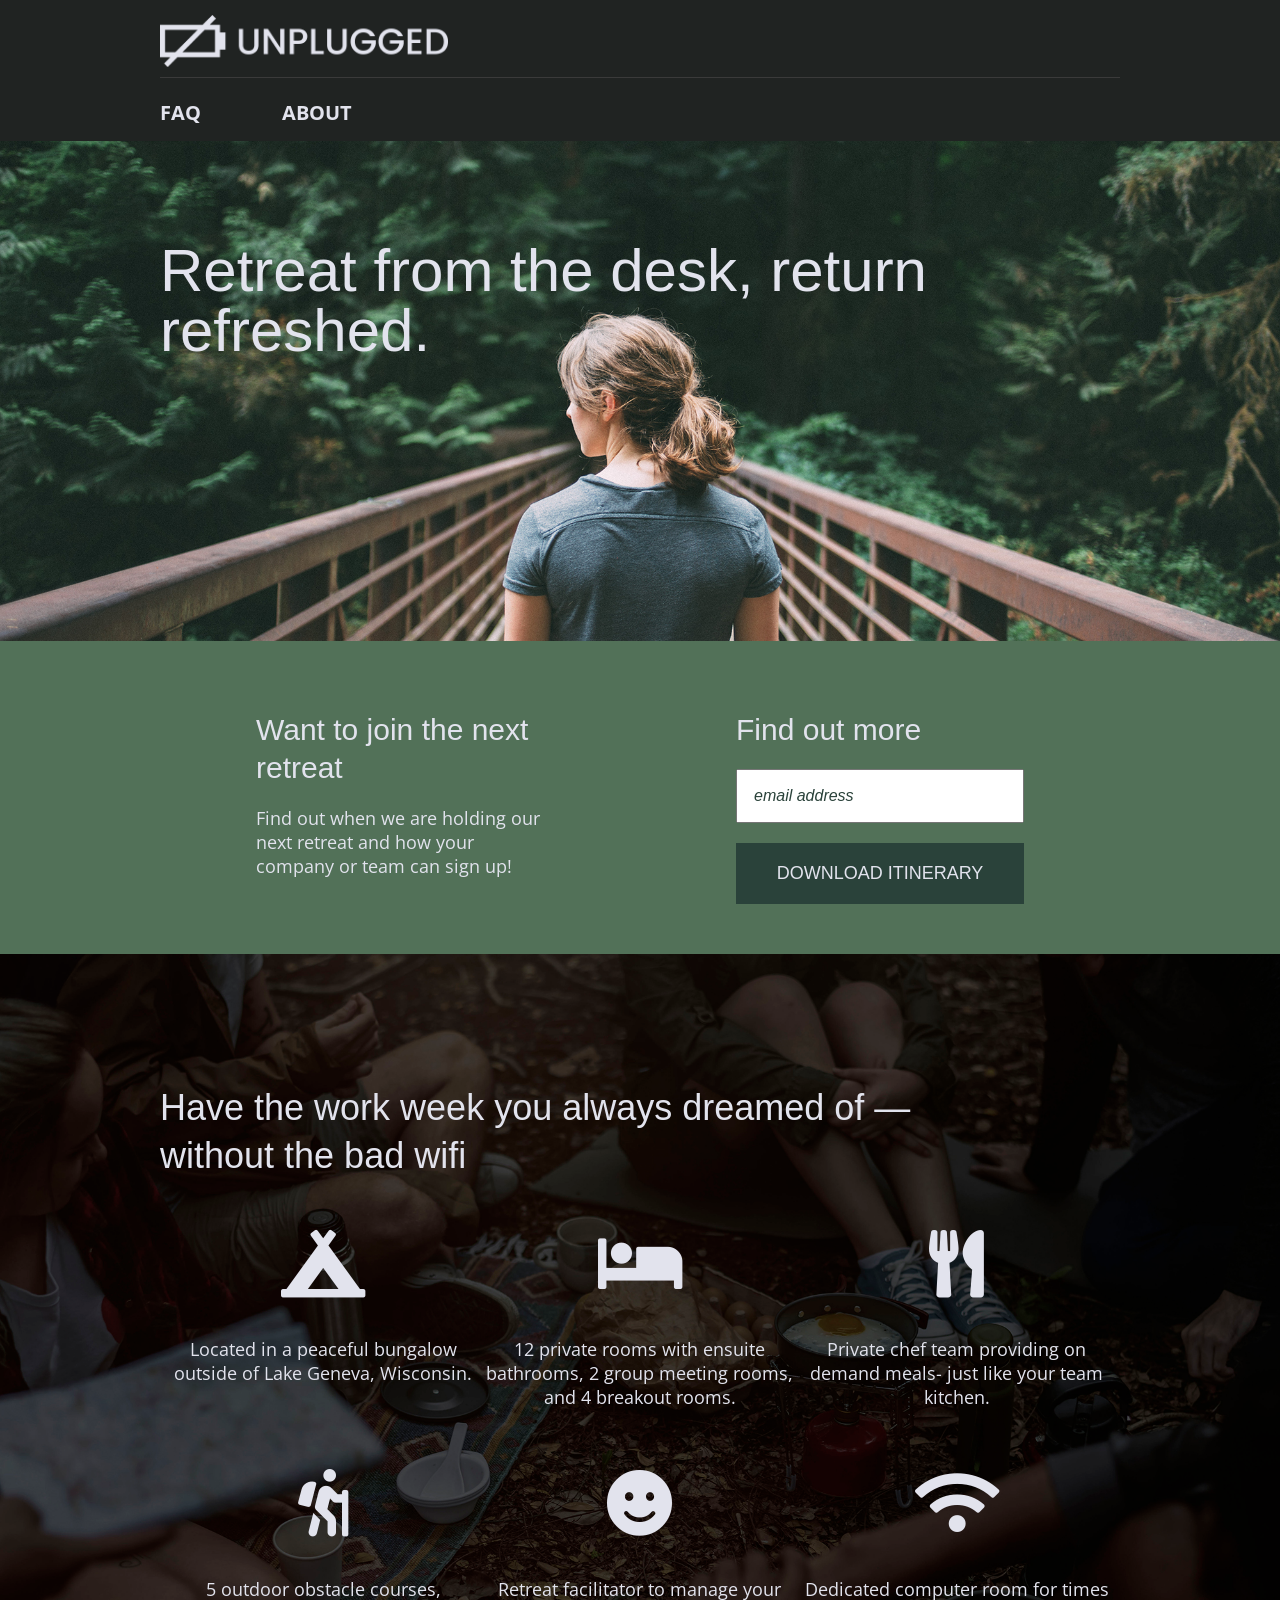
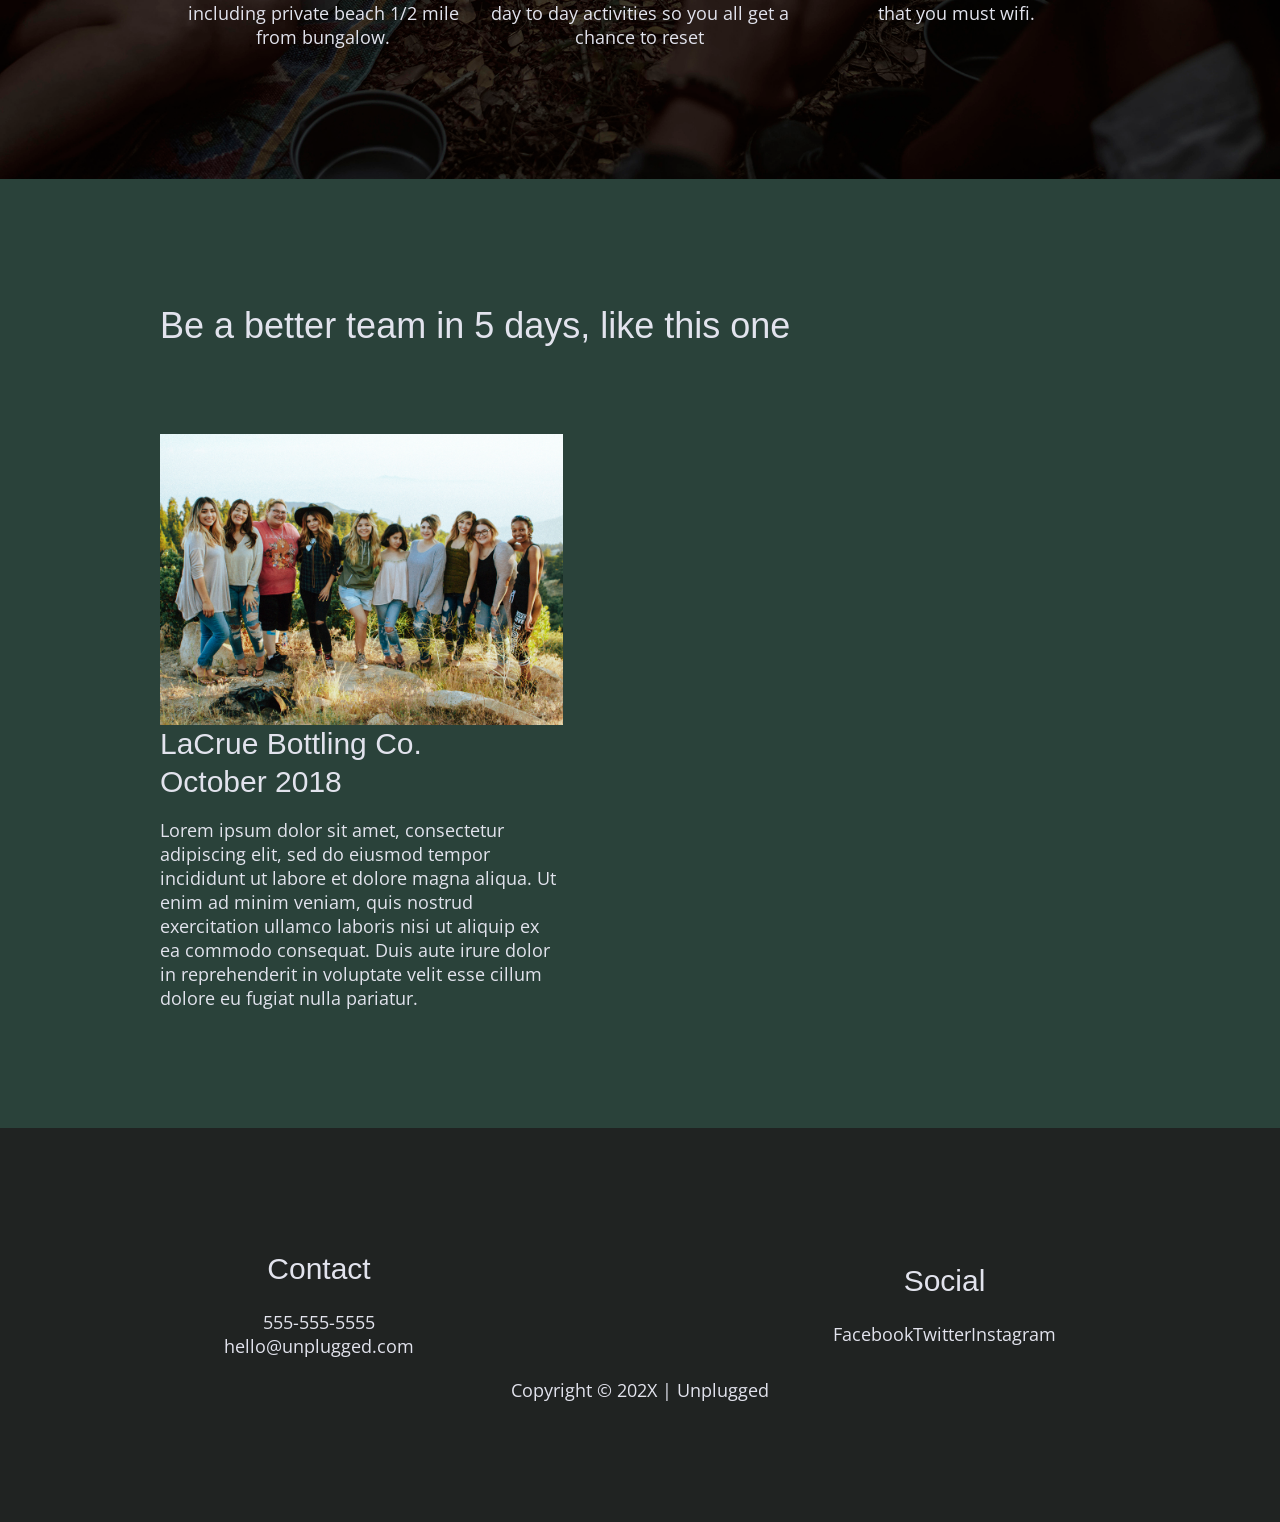
==== commit b4b2327f: "Added icons with font awesome" ====
--- a/index.html
+++ b/index.html
@@ -26,6 +26,13 @@
     <link
       href="https://fonts.googleapis.com/css2?family=Open+Sans:ital,wght@0,300..800;1,300..800&family=Poppins:ital,wght@0,100;0,200;0,300;0,400;0,500;0,600;0,700;0,800;0,900;1,100;1,200;1,300;1,400;1,500;1,600;1,700;1,800;1,900&display=swap"
       rel="stylesheet"
+    />
+    <!-- FontAwesome CDN version 5.5 -->
+    <link
+      rel="stylesheet"
+      href="https://use.fontawesome.com/releases/v5.5.0/css/all.css"
+      integrity="sha384-B4dIYHKNBt8Bc12p+WXckhzcICo0wtJAoU8YZTY5qE0Id1GSseTk6S+L3BlXeVIU"
+      crossorigin="anonymous"
     />
   </head>
 
@@ -98,7 +105,8 @@
           </h2>
           <div class="feature-items">
             <article>
-              <p class="fontawesome-icon"></p>
+              <p class="fontawesome-icon">
+                <i class="fas fa-campground"></i></p>
               <p class="features-item-description">
                 Located in a peaceful bungalow outside of Lake Geneva,
                 Wisconsin.
@@ -106,7 +114,9 @@
             </article>
 
             <article>
-              <p class="fontawesome-icon"></p>
+              <p class="fontawesome-icon">
+                <i class="fas fa-bed"></i>
+              </p>
               <p class="features-item-description">
                 12 private rooms with ensuite bathrooms, 2 group meeting rooms,
                 and 4 breakout rooms.
@@ -114,7 +124,9 @@
             </article>
 
             <article>
-              <p class="fontawesome-icon"></p>
+              <p class="fontawesome-icon">
+                <i class="fas fa-utensils"></i>
+              </p>
               <p class="features-item-description">
                 Private chef team providing on demand meals- just like your team
                 kitchen.
@@ -122,7 +134,9 @@
             </article>
 
             <article>
-              <p class="fontawesome-icon"></p>
+              <p class="fontawesome-icon">
+                <i class="fas fa-hiking"></i>
+              </p>
               <p class="features-item-description">
                 5 outdoor obstacle courses, including private beach 1/2 mile
                 from bungalow.
@@ -130,7 +144,9 @@
             </article>
 
             <article>
-              <p class="fontawesome-icon"></p>
+              <p class="fontawesome-icon">
+                <i class="fas fa-smile"></i>
+              </p>
               <p class="features-item-description">
                 Retreat facilitator to manage your day to day activities so you
                 all get a chance to reset
@@ -138,7 +154,9 @@
             </article>
 
             <article>
-              <p class="fontawesome-icon"></p>
+              <p class="fontawesome-icon">
+                <i class="fas fa-wifi"></i>
+              </p>
               <p class="features-item-description">
                 Dedicated computer room for times that you must wifi.
               </p>
--- a/css/main.css
+++ b/css/main.css
@@ -268,7 +268,7 @@
 }
 
 .form-description h3 {
-}
+} 
 
 aside .form h3 {
 }
@@ -336,6 +336,11 @@
   flex-flow: row wrap;
 }
 
+.features i {
+  font-size: 3.75em;
+  margin-bottom: 40px;
+}
+
 .font-awesome-icon {
 }
 
@@ -375,6 +380,18 @@
 
 /* Map Section */
 .map {
+  position: relative;
+  padding-bottom: 75%;
+  height: 0;
+  overflow: hidden;
+}
+
+.map iframe {
+  position: absolute;
+  top: 0;
+  left: 0;
+  width: 100%;
+  height: 100%;
 }
 
 /* Contact Section */
@@ -661,6 +678,10 @@
     font-size: 1.5em;
   }
 
+  .map {
+    padding-bottom: 45.57%;
+  }
+
   /*             */
   /*  FAQ Page  */
   /*           */
@@ -765,6 +786,10 @@
 
   .contact-content h4 {
     font-size: 1.875em;
+  }
+
+  .map {
+    padding-bottom: 37.5%;
   }
 
   /* ==========================================================================
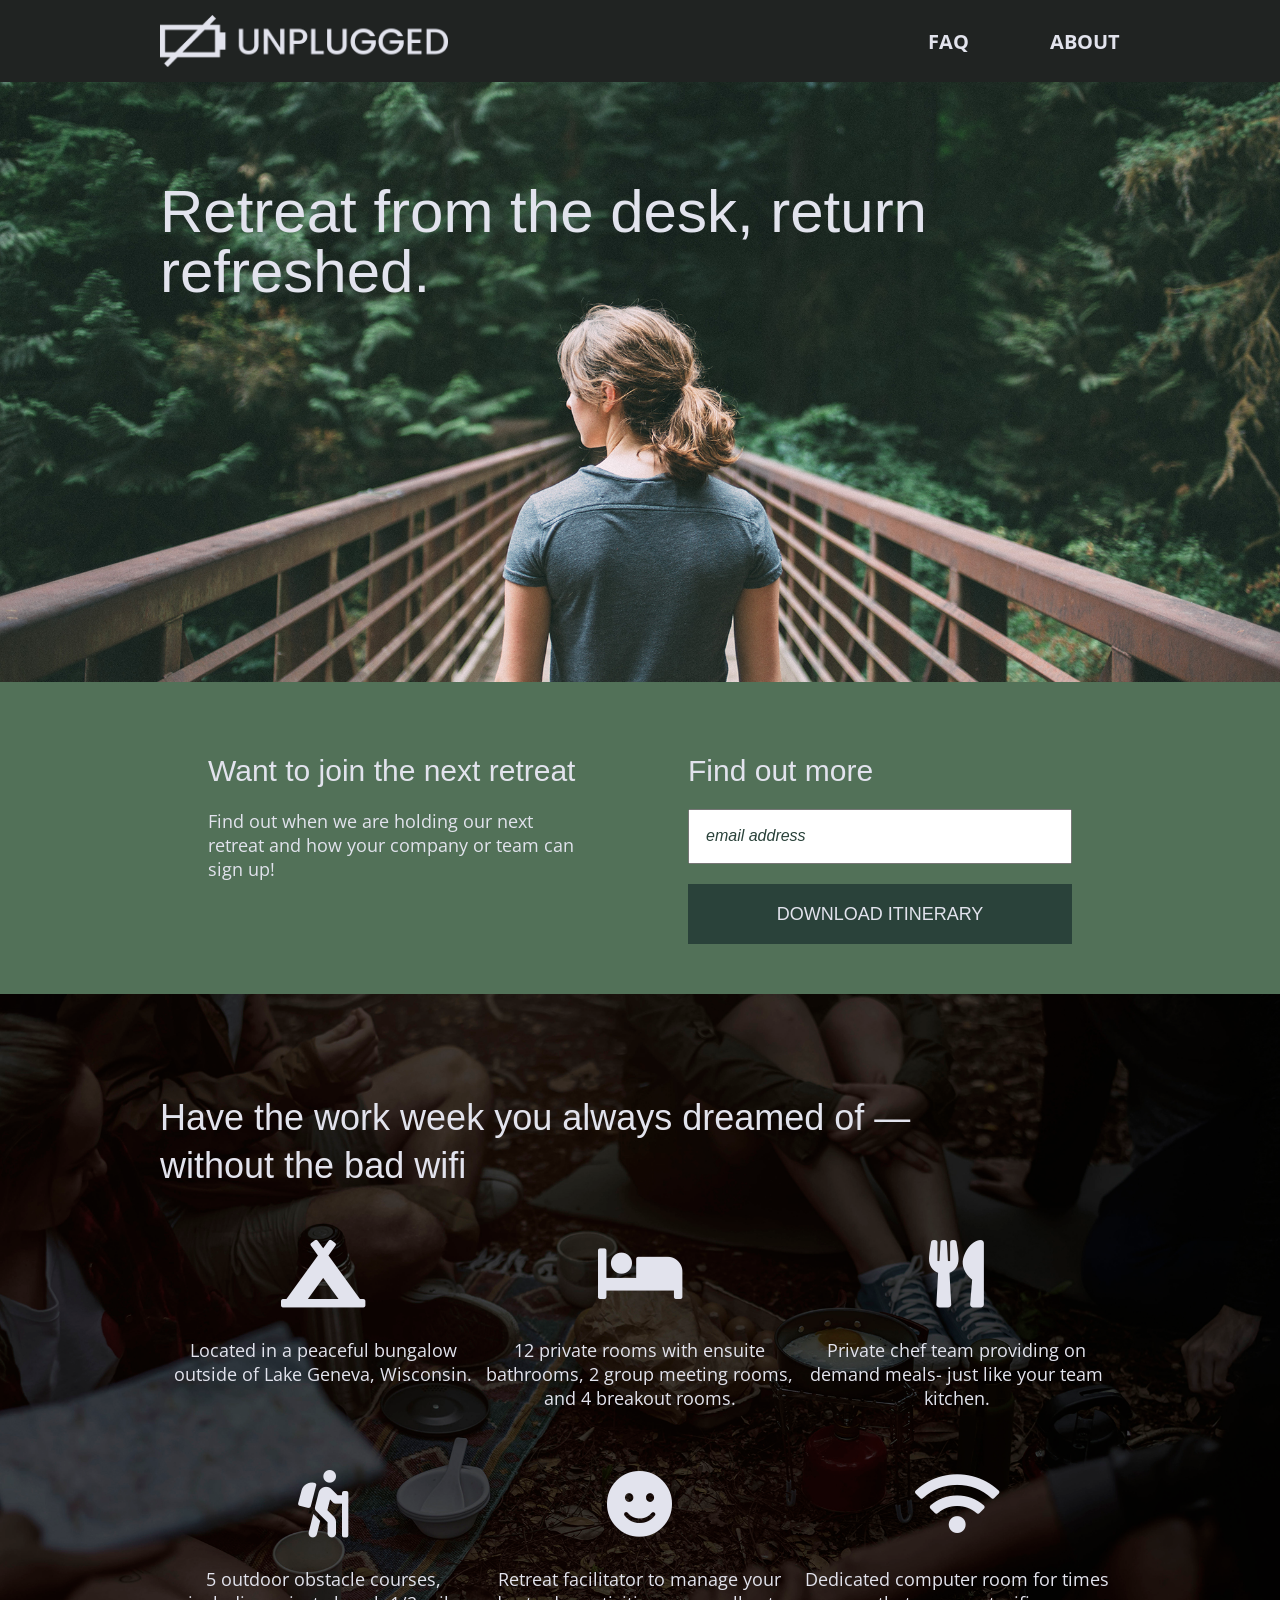
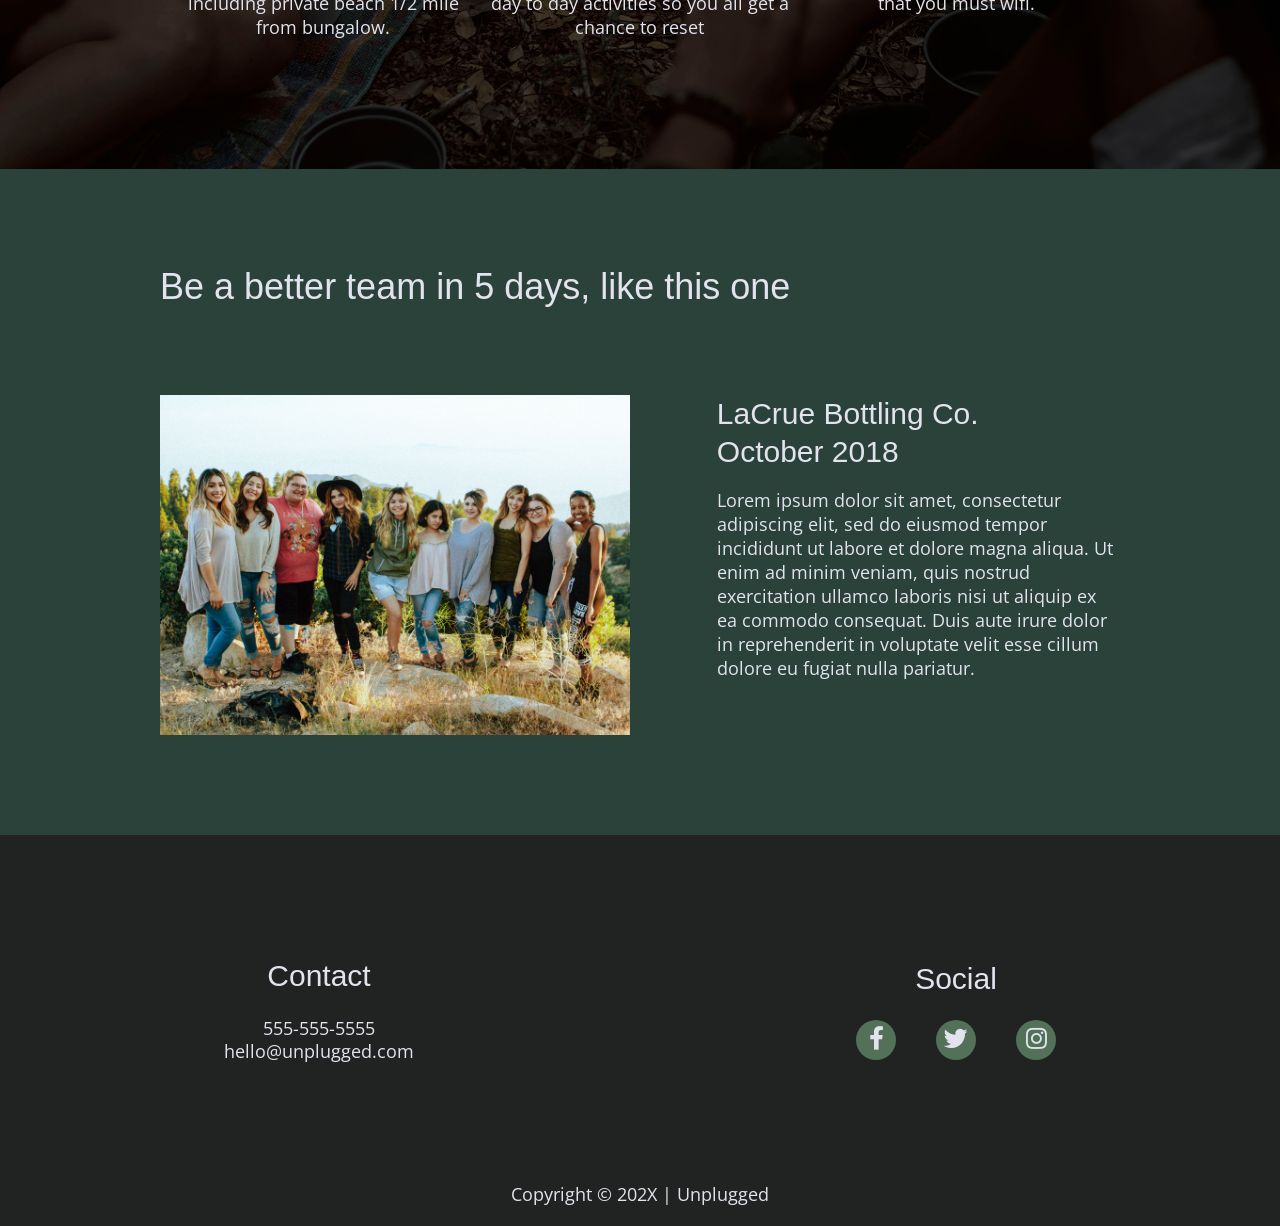
==== commit 3906d284: "Fixed footer, reviews html, added and styled icons" ====
--- a/index.html
+++ b/index.html
@@ -106,7 +106,8 @@
           <div class="feature-items">
             <article>
               <p class="fontawesome-icon">
-                <i class="fas fa-campground"></i></p>
+                <i class="fas fa-campground"></i>
+              </p>
               <p class="features-item-description">
                 Located in a peaceful bungalow outside of Lake Geneva,
                 Wisconsin.
@@ -173,13 +174,13 @@
           <h2>Be a better team in 5 days, like this one</h2>
 
           <article>
+            <figure>
+              <img
+                src="img/unplugged-retreat-lacrue.jpg"
+                alt="Retreat participants group photo"
+              />
+            </figure>
             <div>
-              <figure>
-                <img
-                  src="img/unplugged-retreat-lacrue.jpg"
-                  alt="Retreat participants group photo"
-                />
-              </figure>
               <h3>LaCrue Bottling Co. October 2018</h3>
               <p>
                 Lorem ipsum dolor sit amet, consectetur adipiscing elit, sed do
@@ -218,26 +219,29 @@
               <p>
                 <a
                   href="https://www.facebook.com/consciousplanetmovement/"
+                  aria-label="Facebook"
                   target="_blank"
                   rel="noopener"
-                  >Facebook</a
-                >
+                  ><i aria-hidden="true" class="fab fa-facebook-f"></i
+                ></a>
               </p>
               <p>
                 <a
                   href="https://twitter.com/consciousplanet"
+                  aria-label="Twitter"
                   target="_blank"
                   rel="noopener"
-                  >Twitter</a
-                >
+                  ><i aria-hidden="true" class="fab fa-twitter"></i
+                ></a>
               </p>
               <p>
                 <a
                   href="https://www.instagram.com/consciousplanetmovement/"
+                  aria-label="Instagram"
                   target="_blank"
                   rel="noopener"
-                  >Instagram</a
-                >
+                  ><i aria-hidden="true" class="fab fa-instagram"></i
+                ></a>
               </p>
             </div>
             <!-- social-icons wrapper -->
@@ -245,13 +249,12 @@
           <!-- social wrapper -->
         </div>
         <!-- footer content wrapper -->
-
-        <div class="copyright">
-          <p>Copyright &copy; 202X | Unplugged</p>
-        </div>
-        <!-- copyright wrapper -->
       </div>
       <!-- content wrapper -->
+      <div class="copyright">
+        <p>Copyright &copy; 202X | Unplugged</p>
+      </div>
+      <!-- copyright wrapper -->
     </footer>
 
     <!-- Add your site or application content here -->
--- a/css/main.css
+++ b/css/main.css
@@ -116,6 +116,7 @@
   font-family: "Poppins", sans-serif;
   font-weight: 500;
   font-size: 1.875em;
+  margin: 0;
 }
 
 h3,
@@ -215,6 +216,7 @@
 }
 
 .footer-content h4 {
+  margin: 20px 0;
 }
 
 footer .contact {
@@ -231,9 +233,17 @@
 }
 
 footer .social-icons p {
+  background-color: #527158;
+  border-radius: 50%;
+  width: 40px;
+  height: 40px;
   display: flex;
   justify-content: center;
   align-items: center;
+}
+
+footer .social-icons p i {
+  font-size: 1.3125em;
 }
 
 footer .copyright {
@@ -352,6 +362,7 @@
   display: flex;
   justify-content: center;
   background-color: #2a423a;
+  /* flex-flow: row wrap; */
 }
 
 .reviews h2 {
@@ -568,11 +579,15 @@
     justify-content: space-between;
   }
 
-  .header divider {
+  .header-divider {
     display: none;
   }
 
   /* Hero area */
+
+  .hero-area {
+    min-height: 600px;
+  }
 
   .hero-area h1 {
     font-size: 3em;
@@ -604,11 +619,17 @@
     display: flex;
     align-items: center;
     flex-flow: column wrap;
+    /* width: 30%; */
     flex-basis: 50%;
+    
   }
 
   .features .feature-item-description {
     width: 62%;
+  }
+
+  .features i {
+    margin-bottom: 30px;
   }
 
   /* Reviews */
@@ -621,6 +642,7 @@
     width: 85%;
   }
 
+  .reviews article figure,
   .reviews article div {
     width: 49%;
   }
@@ -639,10 +661,25 @@
     justify-content: space-between;
     align-items: center;
     flex-direction: row;
+    /* margin: 100px 0; */
   }
 
   footer .contact {
     margin-bottom: 0;
+  }
+
+  footer h4 {
+    font-size: 1.5em;
+    margin-bottom: 40px;
+  }
+
+  footer p {
+    line-height: 1.285;
+  }
+
+  footer .social-icons {
+    width: 12.5em;
+    justify-content: space-between;
   }
 
   footer .copyright {
@@ -745,7 +782,7 @@
 
   aside .content-wrapper .form-description,
   aside .content-wrapper .form {
-    width: 30%;
+    width: 40%;
   }
 
   .form-description p {
